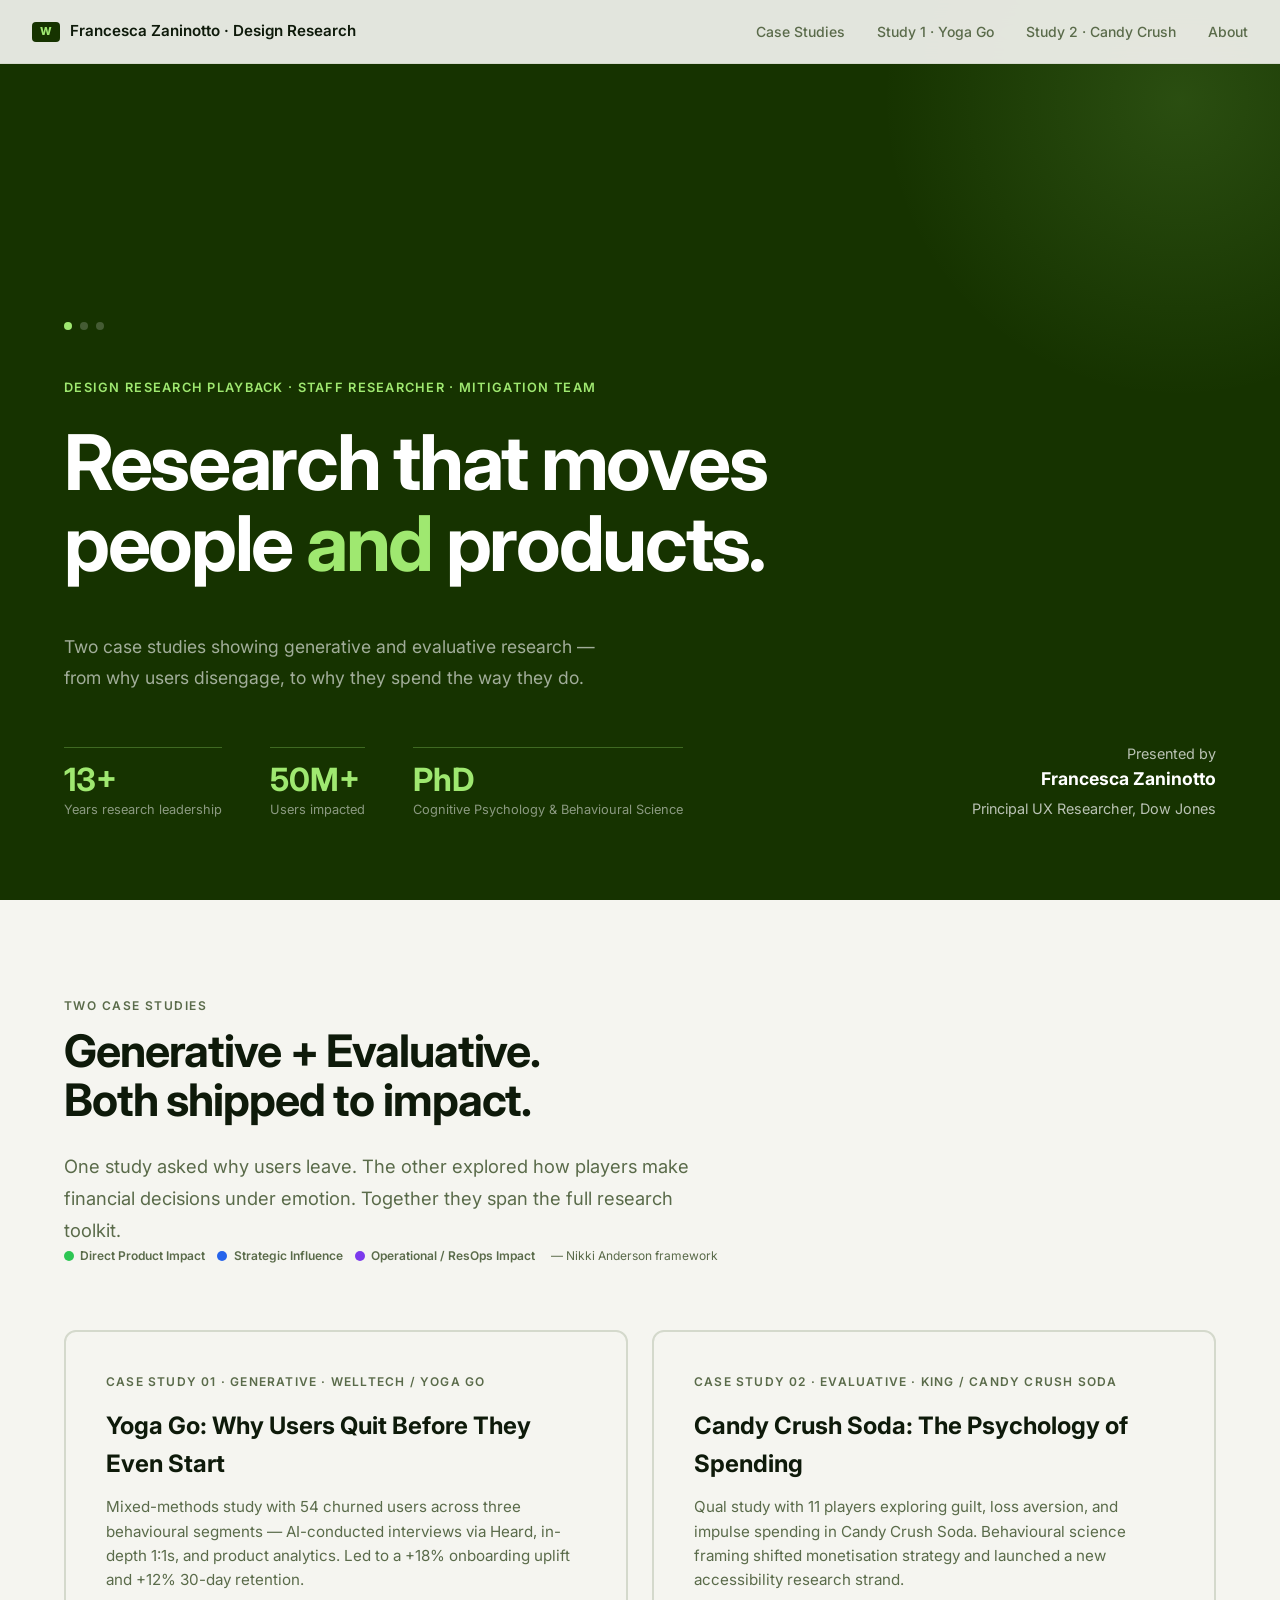
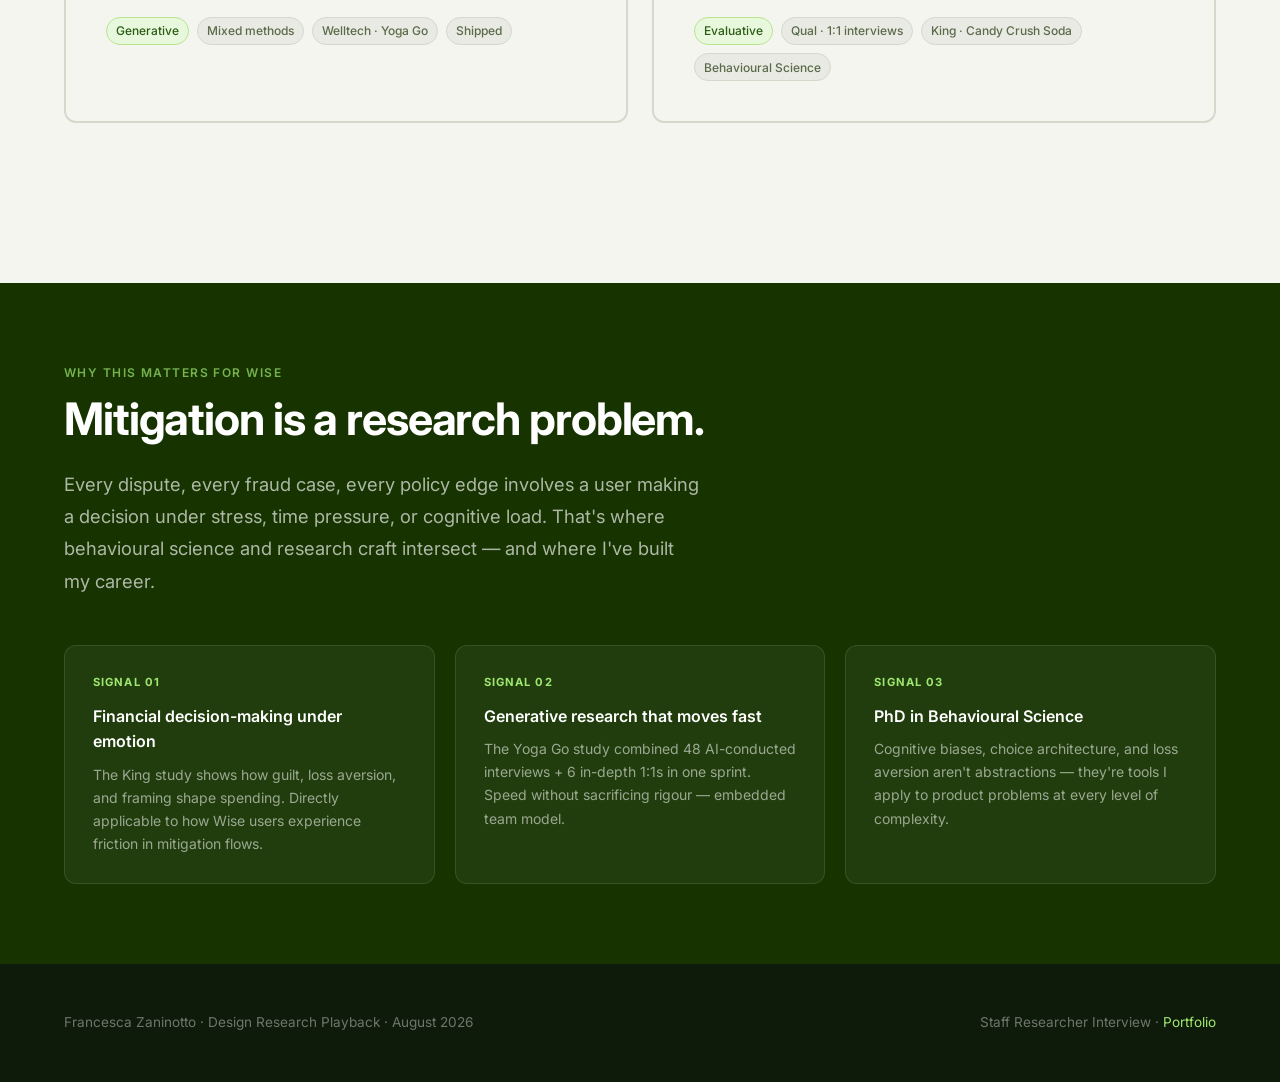
==== index.html @ d1f566b9 "Add About page with personal photos, update case study titles - New about.html: surfing, skating, ca" ====
<!DOCTYPE html>
<html lang="en">
<head>
  <meta charset="UTF-8" />
  <meta name="viewport" content="width=device-width, initial-scale=1.0" />
  <title>Francesca Zaninotto — Wise Design Research Playback</title>
  <link rel="preconnect" href="https://fonts.googleapis.com" />
  <link href="https://fonts.googleapis.com/css2?family=Inter:wght@300;400;500;600;700&display=swap" rel="stylesheet" />
  <style>
    :root {
      --wise-green: #9fe870;
      --wise-green-dark: #2dc653;
      --wise-navy: #163300;
      --wise-dark: #0e1a0a;
      --wise-mid: #1c2e12;
      --surface: #f5f5f0;
      --surface-2: #eaeae4;
      --text: #0e1a0a;
      --text-muted: #5a6b4a;
      --accent: #9fe870;
      --border: #d4d9cc;
      --radius: 12px;
    }

    *, *::before, *::after { box-sizing: border-box; margin: 0; padding: 0; }

    html { scroll-behavior: smooth; }

    body {
      font-family: 'Inter', system-ui, sans-serif;
      background: var(--surface);
      color: var(--text);
      line-height: 1.6;
      font-size: 16px;
    }

    /* NAV */
    nav {
      position: fixed; top: 0; left: 0; right: 0; z-index: 100;
      background: rgba(245, 245, 240, 0.92);
      backdrop-filter: blur(12px);
      border-bottom: 1px solid var(--border);
      padding: 0 2rem;
      height: 64px;
      display: flex; align-items: center; justify-content: space-between;
    }
    .nav-logo {
      display: flex; align-items: center; gap: 10px;
      font-weight: 600; font-size: 0.95rem; color: var(--text);
      text-decoration: none;
    }
    .wise-flag {
      width: 28px; height: 20px;
      background: var(--wise-navy);
      border-radius: 4px;
      display: flex; align-items: center; justify-content: center;
    }
    .wise-flag span {
      color: var(--wise-green);
      font-size: 11px; font-weight: 800; letter-spacing: -0.5px;
    }
    .nav-links {
      display: flex; gap: 2rem;
      list-style: none;
    }
    .nav-links a {
      text-decoration: none;
      color: var(--text-muted);
      font-size: 0.875rem; font-weight: 500;
      transition: color 0.2s;
    }
    .nav-links a:hover { color: var(--text); }

    /* HERO */
    .hero {
      min-height: 100vh;
      background: #163300;
      display: flex; flex-direction: column; justify-content: flex-end;
      padding: 0 4rem 5rem;
      position: relative; overflow: hidden;
    }
    .hero::before {
      content: '';
      position: absolute; top: -200px; right: -200px;
      width: 600px; height: 600px;
      background: radial-gradient(circle, rgba(159, 232, 112, 0.15) 0%, transparent 70%);
    }
    .hero-eyebrow {
      color: var(--wise-green);
      font-size: 0.8rem; font-weight: 600; letter-spacing: 0.1em;
      text-transform: uppercase; margin-bottom: 1.5rem;
    }
    .hero h1 {
      font-size: clamp(3rem, 6vw, 5.5rem);
      font-weight: 700; color: #fff;
      line-height: 1.05; letter-spacing: -0.03em;
      max-width: 900px; margin-bottom: 2rem;
    }
    .hero h1 em { color: var(--wise-green); font-style: normal; }
    .hero-meta {
      display: flex; gap: 3rem; align-items: flex-end;
      margin-top: 3rem;
    }
    .hero-stat {
      border-top: 1px solid rgba(159, 232, 112, 0.3);
      padding-top: 1rem;
    }
    .hero-stat-num {
      font-size: 2rem; font-weight: 700; color: var(--wise-green);
      line-height: 1;
    }
    .hero-stat-label {
      font-size: 0.8rem; color: rgba(255,255,255,0.5);
      margin-top: 0.25rem;
    }
    .hero-presenter {
      margin-left: auto;
      text-align: right;
    }
    .hero-presenter p { color: rgba(255,255,255,0.7); font-size: 0.9rem; }
    .hero-presenter strong { color: #fff; display: block; font-size: 1.1rem; }

    /* SECTION STRUCTURE */
    section { padding: 6rem 4rem; }
    section:not(.hero):nth-child(even) { background: var(--surface-2); }

    .section-label {
      font-size: 0.75rem; font-weight: 600; letter-spacing: 0.12em;
      text-transform: uppercase; color: var(--text-muted);
      margin-bottom: 0.75rem;
    }
    h2 {
      font-size: clamp(2rem, 3.5vw, 3rem);
      font-weight: 700; line-height: 1.1; letter-spacing: -0.025em;
      margin-bottom: 1.5rem;
    }
    .lead {
      font-size: 1.15rem; color: var(--text-muted);
      max-width: 640px; line-height: 1.75;
    }

    /* CASE STUDY SELECTOR */
    .cs-selector {
      display: grid; grid-template-columns: 1fr 1fr; gap: 1.5rem;
      margin: 4rem 0;
    }
    .cs-card {
      border: 2px solid var(--border);
      border-radius: var(--radius);
      padding: 2.5rem;
      cursor: pointer;
      text-decoration: none;
      color: var(--text);
      transition: border-color 0.2s, transform 0.2s, box-shadow 0.2s;
      display: block;
    }
    .cs-card:hover {
      border-color: var(--wise-green-dark);
      transform: translateY(-3px);
      box-shadow: 0 12px 32px rgba(0,0,0,0.1);
    }
    .cs-card-num {
      font-size: 0.75rem; font-weight: 600; letter-spacing: 0.1em;
      text-transform: uppercase; color: var(--text-muted);
      margin-bottom: 1rem;
    }
    .cs-card h3 { font-size: 1.5rem; font-weight: 700; margin-bottom: 0.75rem; }
    .cs-card .cs-sub { color: var(--text-muted); font-size: 0.95rem; margin-bottom: 1.5rem; }
    .cs-tags { display: flex; gap: 0.5rem; flex-wrap: wrap; }
    .tag {
      font-size: 0.75rem; font-weight: 500;
      padding: 0.3em 0.75em; border-radius: 999px;
      background: var(--surface-2); color: var(--text-muted);
      border: 1px solid var(--border);
    }
    .tag.green { background: #e8f8dc; color: #2a5c14; border-color: #b8e490; }

    /* CASE STUDY PAGES */
    .cs-hero {
      min-height: 60vh;
      padding: 10rem 4rem 5rem;
      position: relative; overflow: hidden;
    }
    .cs1-hero { background: linear-gradient(to bottom, rgba(22,51,0,0.78) 0%, rgba(22,51,0,0.96) 100%), url(images/yoga_1.jpg) center/cover no-repeat; }
    .cs2-hero { background: linear-gradient(to bottom, rgba(26,10,46,0.78) 0%, rgba(26,10,46,0.96) 100%), url(images/soda_95.jpg) center/cover no-repeat; }

    .cs-hero .section-label { color: rgba(159, 232, 112, 0.7); }
    .cs-hero h1 {
      font-size: clamp(2.5rem, 5vw, 4.5rem);
      color: #fff; font-weight: 700; line-height: 1.1;
      letter-spacing: -0.03em; max-width: 800px;
      margin-bottom: 1.5rem;
    }
    .cs-hero .lead { color: rgba(255,255,255,0.65); }
    .cs-hero .hero-chips {
      display: flex; gap: 0.75rem; margin-top: 2.5rem; flex-wrap: wrap;
    }
    .chip {
      background: rgba(159,232,112,0.15);
      color: var(--wise-green);
      border: 1px solid rgba(159,232,112,0.3);
      padding: 0.4em 1em; border-radius: 999px;
      font-size: 0.8rem; font-weight: 500;
    }

    /* CONTENT BLOCKS */
    .content-row {
      display: grid; grid-template-columns: 1fr 1fr; gap: 4rem;
      align-items: start;
    }
    .content-row.reverse { direction: rtl; }
    .content-row.reverse > * { direction: ltr; }

    .content-single { max-width: 760px; }

    /* STAT GRID */
    .stat-grid {
      display: grid; grid-template-columns: repeat(auto-fit, minmax(180px, 1fr));
      gap: 1.5rem; margin: 3rem 0;
    }
    .stat-box {
      background: var(--wise-navy);
      border-radius: var(--radius);
      padding: 2rem;
    }
    .stat-box .num {
      font-size: 2.5rem; font-weight: 700; color: var(--wise-green);
      line-height: 1; margin-bottom: 0.5rem;
    }
    .stat-box .label { color: rgba(255,255,255,0.6); font-size: 0.875rem; }

    /* QUOTE BLOCKS */
    .quote-grid {
      display: grid; grid-template-columns: repeat(auto-fit, minmax(280px, 1fr));
      gap: 1.5rem; margin: 2.5rem 0;
    }
    .quote-card {
      background: #fff;
      border-radius: var(--radius);
      padding: 1.75rem;
      border-left: 3px solid var(--wise-green-dark);
    }
    .quote-card blockquote {
      font-size: 1rem; line-height: 1.7; color: var(--text);
      font-style: italic; margin-bottom: 1rem;
    }
    .quote-card cite { font-size: 0.8rem; color: var(--text-muted); font-style: normal; }

    /* INSIGHT CARDS */
    .insight-grid {
      display: grid; grid-template-columns: repeat(auto-fit, minmax(240px, 1fr));
      gap: 1.25rem; margin: 2.5rem 0;
    }
    .insight-card {
      border: 1px solid var(--border);
      border-radius: var(--radius);
      padding: 1.75rem;
      background: #fff;
    }
    .insight-card .ic-icon {
      width: 36px; height: 36px;
      background: #e8f8dc; border-radius: 8px;
      display: flex; align-items: center; justify-content: center;
      font-size: 1.1rem; margin-bottom: 1rem;
    }
    .insight-card h4 { font-size: 1rem; font-weight: 600; margin-bottom: 0.5rem; }
    .insight-card p { font-size: 0.9rem; color: var(--text-muted); line-height: 1.65; }

    /* TIMELINE */
    .timeline { margin: 2.5rem 0; }
    .tl-item {
      display: grid; grid-template-columns: 120px 1fr;
      gap: 2rem; padding-bottom: 2.5rem;
      border-left: 1px solid var(--border);
      padding-left: 2rem; margin-left: 60px;
      position: relative;
    }
    .tl-item::before {
      content: '';
      position: absolute; left: -5px; top: 6px;
      width: 9px; height: 9px; border-radius: 50%;
      background: var(--wise-green-dark);
    }
    .tl-label {
      font-size: 0.8rem; font-weight: 600; color: var(--text-muted);
      padding-top: 2px;
    }
    .tl-content h4 { font-weight: 600; margin-bottom: 0.4rem; }
    .tl-content p { font-size: 0.9rem; color: var(--text-muted); }

    /* IMPACT BAR */
    .impact-list { margin: 2rem 0; }
    .impact-item {
      display: flex; align-items: center; gap: 1.5rem;
      padding: 1.25rem 0; border-bottom: 1px solid var(--border);
    }
    .impact-item:last-child { border-bottom: none; }
    .impact-metric {
      font-size: 1.75rem; font-weight: 700; color: var(--wise-green-dark);
      min-width: 80px; text-align: right;
    }
    .impact-text strong { display: block; font-size: 1rem; font-weight: 600; }
    .impact-text span { font-size: 0.875rem; color: var(--text-muted); }

    /* DARK BAND */
    .dark-band {
      background: var(--wise-navy);
      padding: 5rem 4rem;
      color: #fff;
    }
    .dark-band h2 { color: #fff; }
    .dark-band .lead { color: rgba(255,255,255,0.65); }
    .dark-band .section-label { color: rgba(159,232,112,0.7); }

    /* RECOMMENDATION CARDS */
    .rec-grid {
      display: grid; grid-template-columns: repeat(auto-fit, minmax(260px, 1fr));
      gap: 1.25rem; margin-top: 2.5rem;
    }
    .rec-card {
      background: rgba(255,255,255,0.05);
      border: 1px solid rgba(255,255,255,0.1);
      border-radius: var(--radius);
      padding: 1.75rem;
    }
    .rec-card .rc-num {
      font-size: 0.7rem; font-weight: 700; letter-spacing: 0.1em;
      text-transform: uppercase; color: var(--wise-green); margin-bottom: 0.75rem;
    }
    .rec-card h4 { font-size: 1rem; font-weight: 600; color: #fff; margin-bottom: 0.5rem; }
    .rec-card p { font-size: 0.875rem; color: rgba(255,255,255,0.55); line-height: 1.65; }

    /* METHODOLOGY */
    .method-row {
      display: grid; grid-template-columns: repeat(auto-fit, minmax(200px, 1fr));
      gap: 1rem; margin: 2rem 0;
    }
    .method-box {
      border: 1px solid var(--border);
      border-radius: var(--radius);
      padding: 1.5rem;
      background: #fff;
    }
    .method-box h5 { font-size: 0.8rem; font-weight: 700; letter-spacing: 0.05em; text-transform: uppercase; color: var(--text-muted); margin-bottom: 0.5rem; }
    .method-box p { font-size: 0.9rem; line-height: 1.6; }

    /* DIVIDER */
    .divider {
      height: 1px; background: var(--border);
      margin: 0 4rem;
    }

    /* BACK LINK */
    .back-btn {
      display: inline-flex; align-items: center; gap: 0.5rem;
      color: var(--wise-green); font-weight: 500; font-size: 0.875rem;
      text-decoration: none; margin-bottom: 2rem;
      transition: gap 0.2s;
    }
    .back-btn:hover { gap: 0.75rem; }

    /* FOOTER */
    footer {
      background: var(--wise-dark);
      color: rgba(255,255,255,0.4);
      padding: 3rem 4rem;
      font-size: 0.85rem;
      display: flex; justify-content: space-between; align-items: center;
    }
    footer a { color: var(--wise-green); text-decoration: none; }

    /* PILL BADGE */
    .pill-badge {
      display: inline-flex; align-items: center; gap: 0.5rem;
      background: var(--wise-green);
      color: var(--wise-navy);
      font-weight: 700; font-size: 0.75rem;
      padding: 0.3em 0.9em; border-radius: 999px;
      text-transform: uppercase; letter-spacing: 0.05em;
    }

    /* PROGRESS DOTS */
    .progress-track {
      display: flex; gap: 0.5rem; margin-bottom: 3rem;
    }
    .progress-dot {
      width: 8px; height: 8px; border-radius: 50%;
      background: rgba(255,255,255,0.2);
    }
    .progress-dot.active { background: var(--wise-green); }

    /* RESPONSIVE */
    @media (max-width: 768px) {
      section { padding: 4rem 1.5rem; }
      .hero { padding: 0 1.5rem 3rem; }
      .cs-hero { padding: 8rem 1.5rem 3rem; }
      .cs-selector { grid-template-columns: 1fr; }
      .content-row { grid-template-columns: 1fr; gap: 2rem; }
      .hero-meta { flex-direction: column; gap: 1.5rem; }
      nav { padding: 0 1.5rem; }
      .nav-links { display: none; }
      .dark-band { padding: 4rem 1.5rem; }
      footer { flex-direction: column; gap: 1rem; text-align: center; }
    }
  </style>
</head>
<body>

<!-- NAV -->
<nav>
  <a href="index.html" class="nav-logo">
    <div class="wise-flag"><span>W</span></div>
    Francesca Zaninotto · Design Research
  </a>
  <ul class="nav-links">
    <li><a href="#case-studies">Case Studies</a></li>
    <li><a href="case-study-1.html">Study 1 · Yoga Go</a></li>
    <li><a href="case-study-2.html">Study 2 · Candy Crush</a></li>
    <li><a href="about.html">About</a></li>
  </ul>
</nav>

<!-- HERO -->
<section class="hero">
  <div class="progress-track">
    <div class="progress-dot active"></div>
    <div class="progress-dot"></div>
    <div class="progress-dot"></div>
  </div>
  <p class="hero-eyebrow">Design Research Playback · Staff Researcher · Mitigation Team</p>
  <h1>Research that moves<br>people <em>and</em> products.</h1>
  <p style="color:rgba(255,255,255,0.6); font-size:1.1rem; max-width:560px; line-height:1.75; margin-top:1rem;">
    Two case studies showing generative and evaluative research — from why users disengage, to why they spend the way they do.
  </p>
  <div class="hero-meta">
    <div class="hero-stat">
      <div class="hero-stat-num">13+</div>
      <div class="hero-stat-label">Years research leadership</div>
    </div>
    <div class="hero-stat">
      <div class="hero-stat-num">50M+</div>
      <div class="hero-stat-label">Users impacted</div>
    </div>
    <div class="hero-stat">
      <div class="hero-stat-num">PhD</div>
      <div class="hero-stat-label">Cognitive Psychology & Behavioural Science</div>
    </div>
    <div class="hero-presenter">
      <p>Presented by</p>
      <strong>Francesca Zaninotto</strong>
      <p style="margin-top:0.25rem;">Principal UX Researcher, Dow Jones</p>
    </div>
  </div>
</section>

<!-- CASE STUDIES -->
<section id="case-studies">
  <p class="section-label">Two Case Studies</p>
  <h2>Generative + Evaluative.<br>Both shipped to impact.</h2>
  <p class="lead">One study asked why users leave. The other explored how players make financial decisions under emotion. Together they span the full research toolkit.</p>

  <div style="display:flex; gap:0.75rem; margin-bottom:2rem; flex-wrap:wrap;">
    <span style="font-size:0.75rem; font-weight:600; color:var(--text-muted); display:flex; align-items:center; gap:0.4rem;"><span style="width:10px; height:10px; border-radius:50%; background:var(--wise-green-dark); display:inline-block;"></span>Direct Product Impact</span>
    <span style="font-size:0.75rem; font-weight:600; color:var(--text-muted); display:flex; align-items:center; gap:0.4rem;"><span style="width:10px; height:10px; border-radius:50%; background:#2563eb; display:inline-block;"></span>Strategic Influence</span>
    <span style="font-size:0.75rem; font-weight:600; color:var(--text-muted); display:flex; align-items:center; gap:0.4rem;"><span style="width:10px; height:10px; border-radius:50%; background:#7c3aed; display:inline-block;"></span>Operational / ResOps Impact</span>
    <span style="font-size:0.75rem; color:var(--text-muted); margin-left:0.25rem;">— Nikki Anderson framework</span>
  </div>

  <div class="cs-selector">
    <a href="case-study-1.html" class="cs-card">
      <div class="cs-card-num">Case Study 01 · Generative · Welltech / Yoga Go</div>
      <h3>Yoga Go: Why Users Quit Before They Even Start</h3>
      <p class="cs-sub">Mixed-methods study with 54 churned users across three behavioural segments — AI-conducted interviews via Heard, in-depth 1:1s, and product analytics. Led to a +18% onboarding uplift and +12% 30-day retention.</p>
      <div class="cs-tags">
        <span class="tag green">Generative</span>
        <span class="tag">Mixed methods</span>
        <span class="tag">Welltech · Yoga Go</span>
        <span class="tag">Shipped</span>
      </div>
    </a>

    <a href="case-study-2.html" class="cs-card">
      <div class="cs-card-num">Case Study 02 · Evaluative · King / Candy Crush Soda</div>
      <h3>Candy Crush Soda: The Psychology of Spending</h3>
      <p class="cs-sub">Qual study with 11 players exploring guilt, loss aversion, and impulse spending in Candy Crush Soda. Behavioural science framing shifted monetisation strategy and launched a new accessibility research strand.</p>
      <div class="cs-tags">
        <span class="tag green">Evaluative</span>
        <span class="tag">Qual · 1:1 interviews</span>
        <span class="tag">King · Candy Crush Soda</span>
        <span class="tag">Behavioural Science</span>
      </div>
    </a>
  </div>
</section>

<!-- WHY ME -->
<div class="dark-band">
  <div style="max-width:1200px; margin:0 auto;">
    <p class="section-label">Why This Matters for Wise</p>
    <h2>Mitigation is a research problem.</h2>
    <p class="lead">Every dispute, every fraud case, every policy edge involves a user making a decision under stress, time pressure, or cognitive load. That's where behavioural science and research craft intersect — and where I've built my career.</p>
    <div class="rec-grid" style="margin-top:3rem;">
      <div class="rec-card">
        <div class="rc-num">Signal 01</div>
        <h4>Financial decision-making under emotion</h4>
        <p>The King study shows how guilt, loss aversion, and framing shape spending. Directly applicable to how Wise users experience friction in mitigation flows.</p>
      </div>
      <div class="rec-card">
        <div class="rc-num">Signal 02</div>
        <h4>Generative research that moves fast</h4>
        <p>The Yoga Go study combined 48 AI-conducted interviews + 6 in-depth 1:1s in one sprint. Speed without sacrificing rigour — embedded team model.</p>
      </div>
      <div class="rec-card">
        <div class="rc-num">Signal 03</div>
        <h4>PhD in Behavioural Science</h4>
        <p>Cognitive biases, choice architecture, and loss aversion aren't abstractions — they're tools I apply to product problems at every level of complexity.</p>
      </div>
    </div>
  </div>
</div>

<footer>
  <span>Francesca Zaninotto · Design Research Playback · August 2026</span>
  <span>Staff Researcher Interview · <a href="https://francesca-zaninotto.netlify.app/" target="_blank">Portfolio</a></span>
</footer>

</body>
</html>
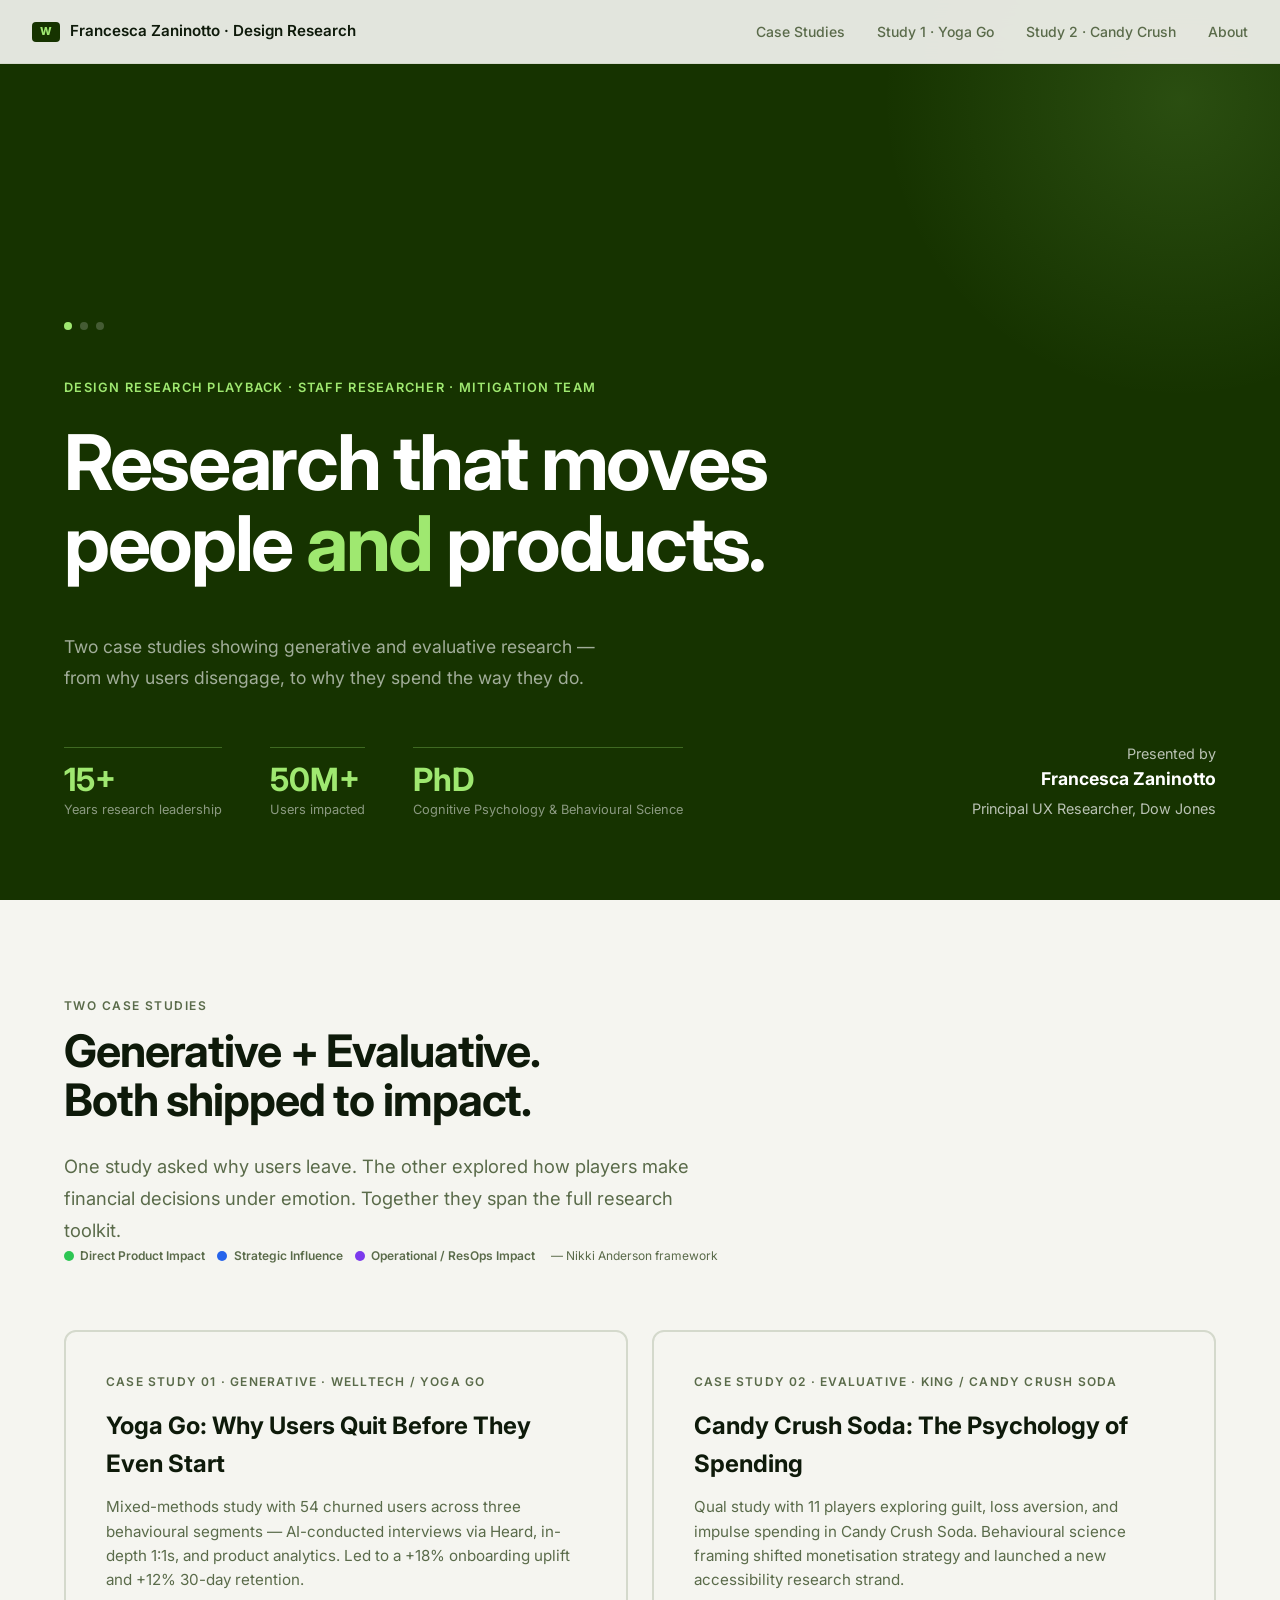
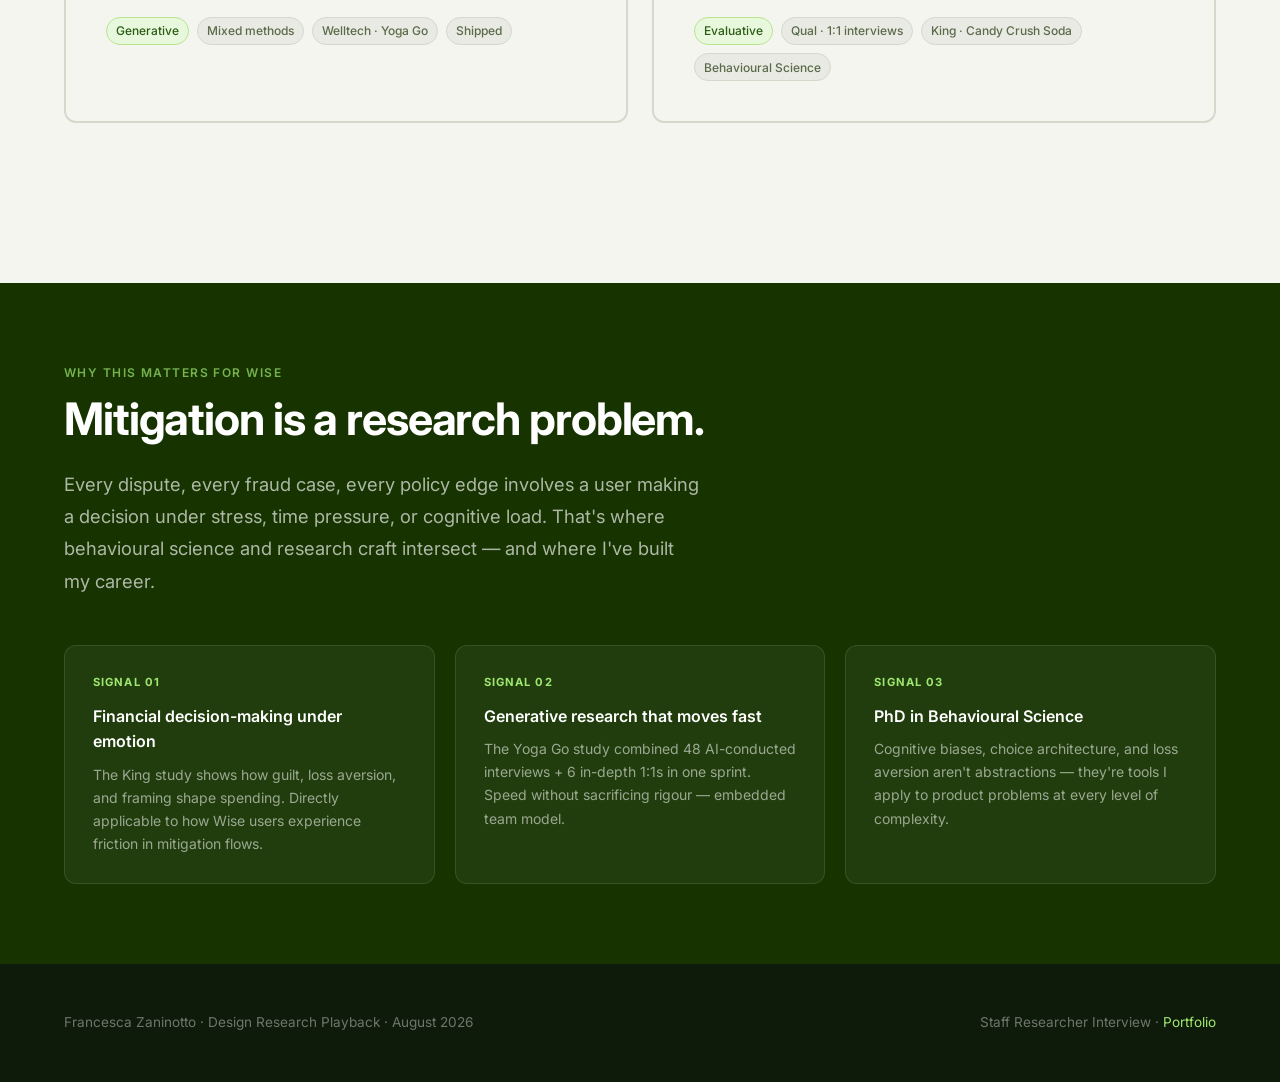
==== commit f6c15882: "Update years of experience to 15, add baby chicks origin story Co-Authored-By: Claude Sonnet 4.6 <no" ====
--- a/index.html
+++ b/index.html
@@ -434,7 +434,7 @@
   </p>
   <div class="hero-meta">
     <div class="hero-stat">
-      <div class="hero-stat-num">13+</div>
+      <div class="hero-stat-num">15+</div>
       <div class="hero-stat-label">Years research leadership</div>
     </div>
     <div class="hero-stat">
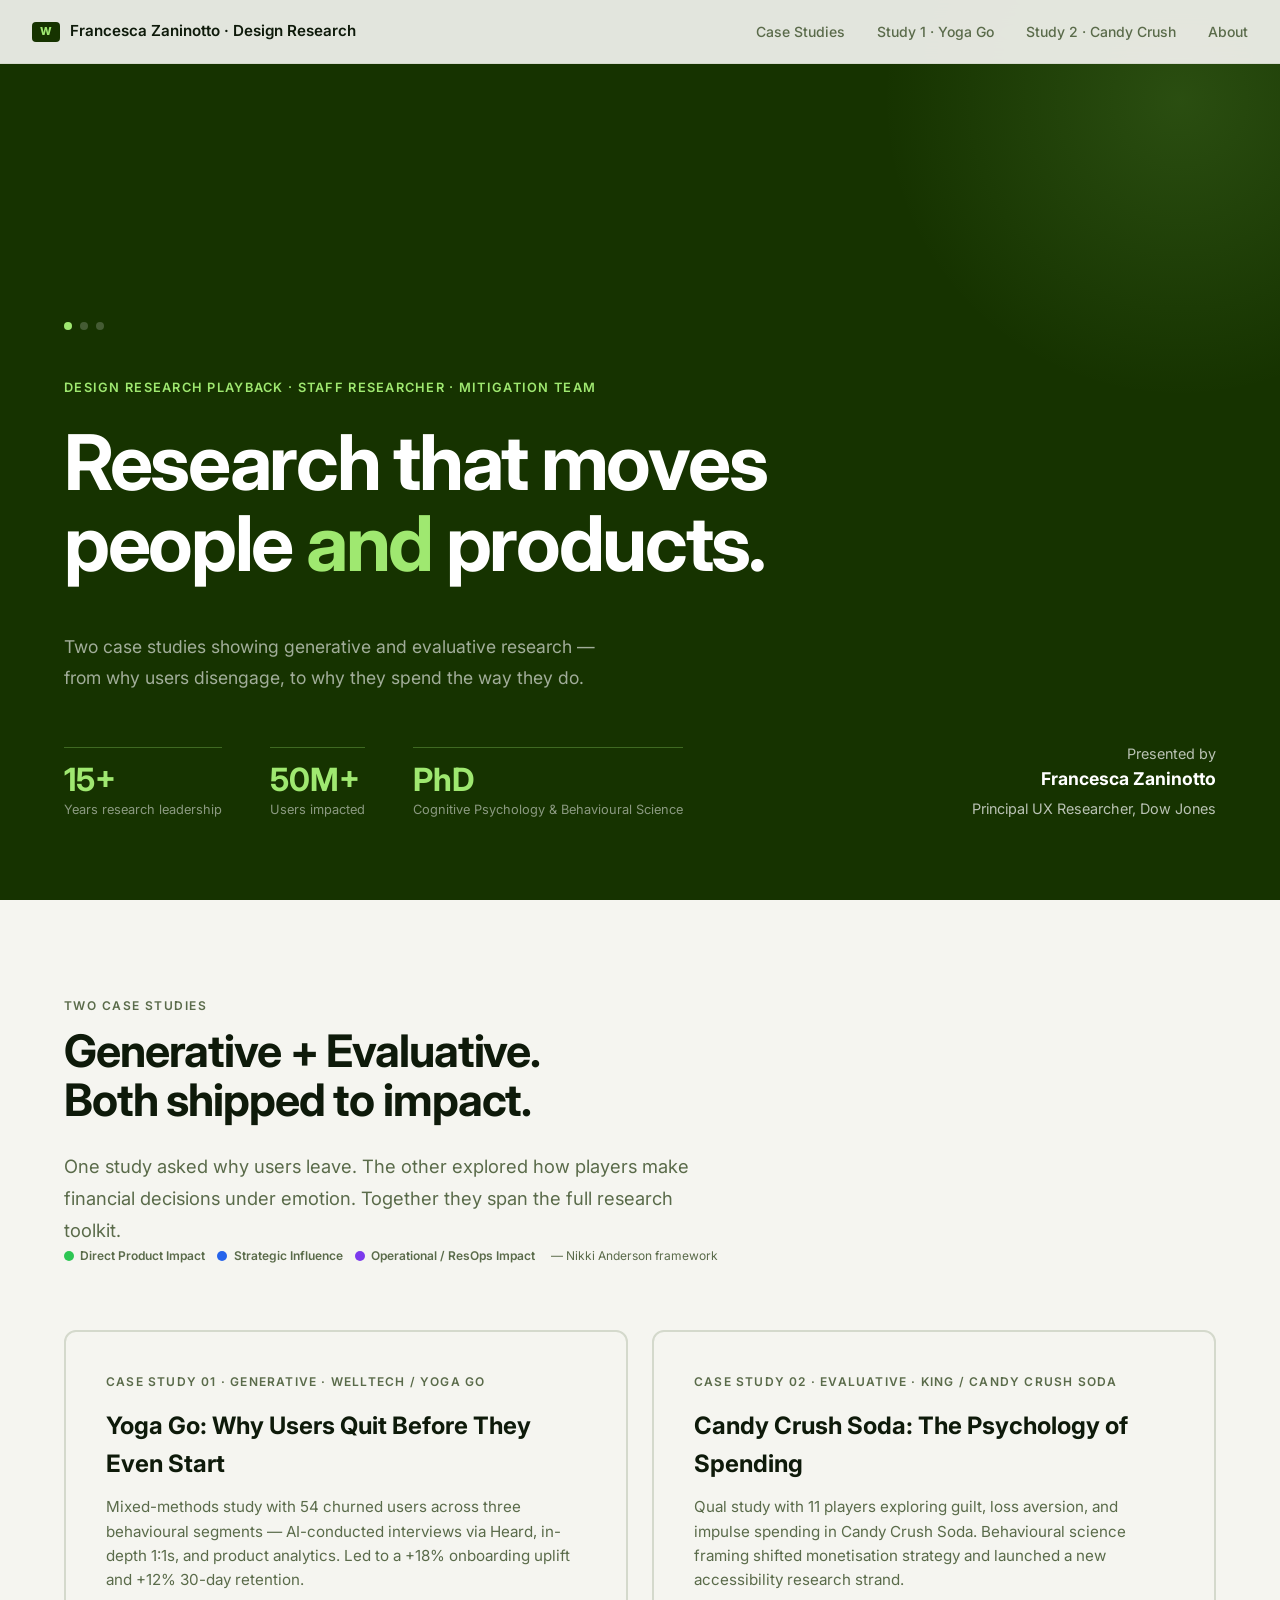
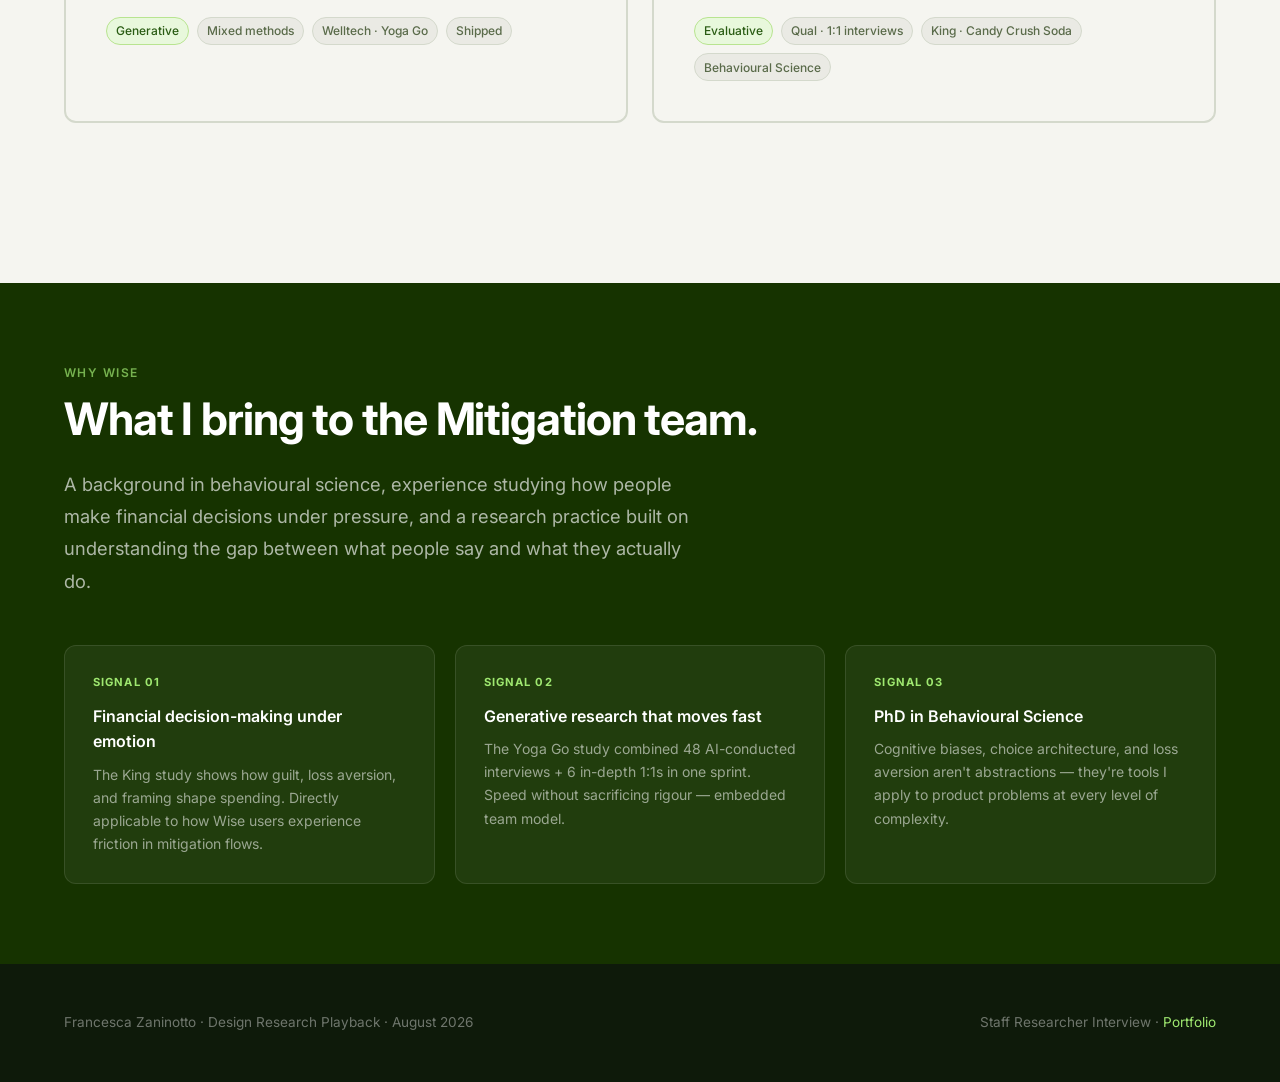
==== commit fc540df1: "Rewrite Why Wise section: remove dramatic assumptions, keep it factual Co-Authored-By: Claude Sonnet" ====
--- a/index.html
+++ b/index.html
@@ -496,9 +496,9 @@
 <!-- WHY ME -->
 <div class="dark-band">
   <div style="max-width:1200px; margin:0 auto;">
-    <p class="section-label">Why This Matters for Wise</p>
-    <h2>Mitigation is a research problem.</h2>
-    <p class="lead">Every dispute, every fraud case, every policy edge involves a user making a decision under stress, time pressure, or cognitive load. That's where behavioural science and research craft intersect — and where I've built my career.</p>
+    <p class="section-label">Why Wise</p>
+    <h2>What I bring to the Mitigation team.</h2>
+    <p class="lead">A background in behavioural science, experience studying how people make financial decisions under pressure, and a research practice built on understanding the gap between what people say and what they actually do.</p>
     <div class="rec-grid" style="margin-top:3rem;">
       <div class="rec-card">
         <div class="rc-num">Signal 01</div>
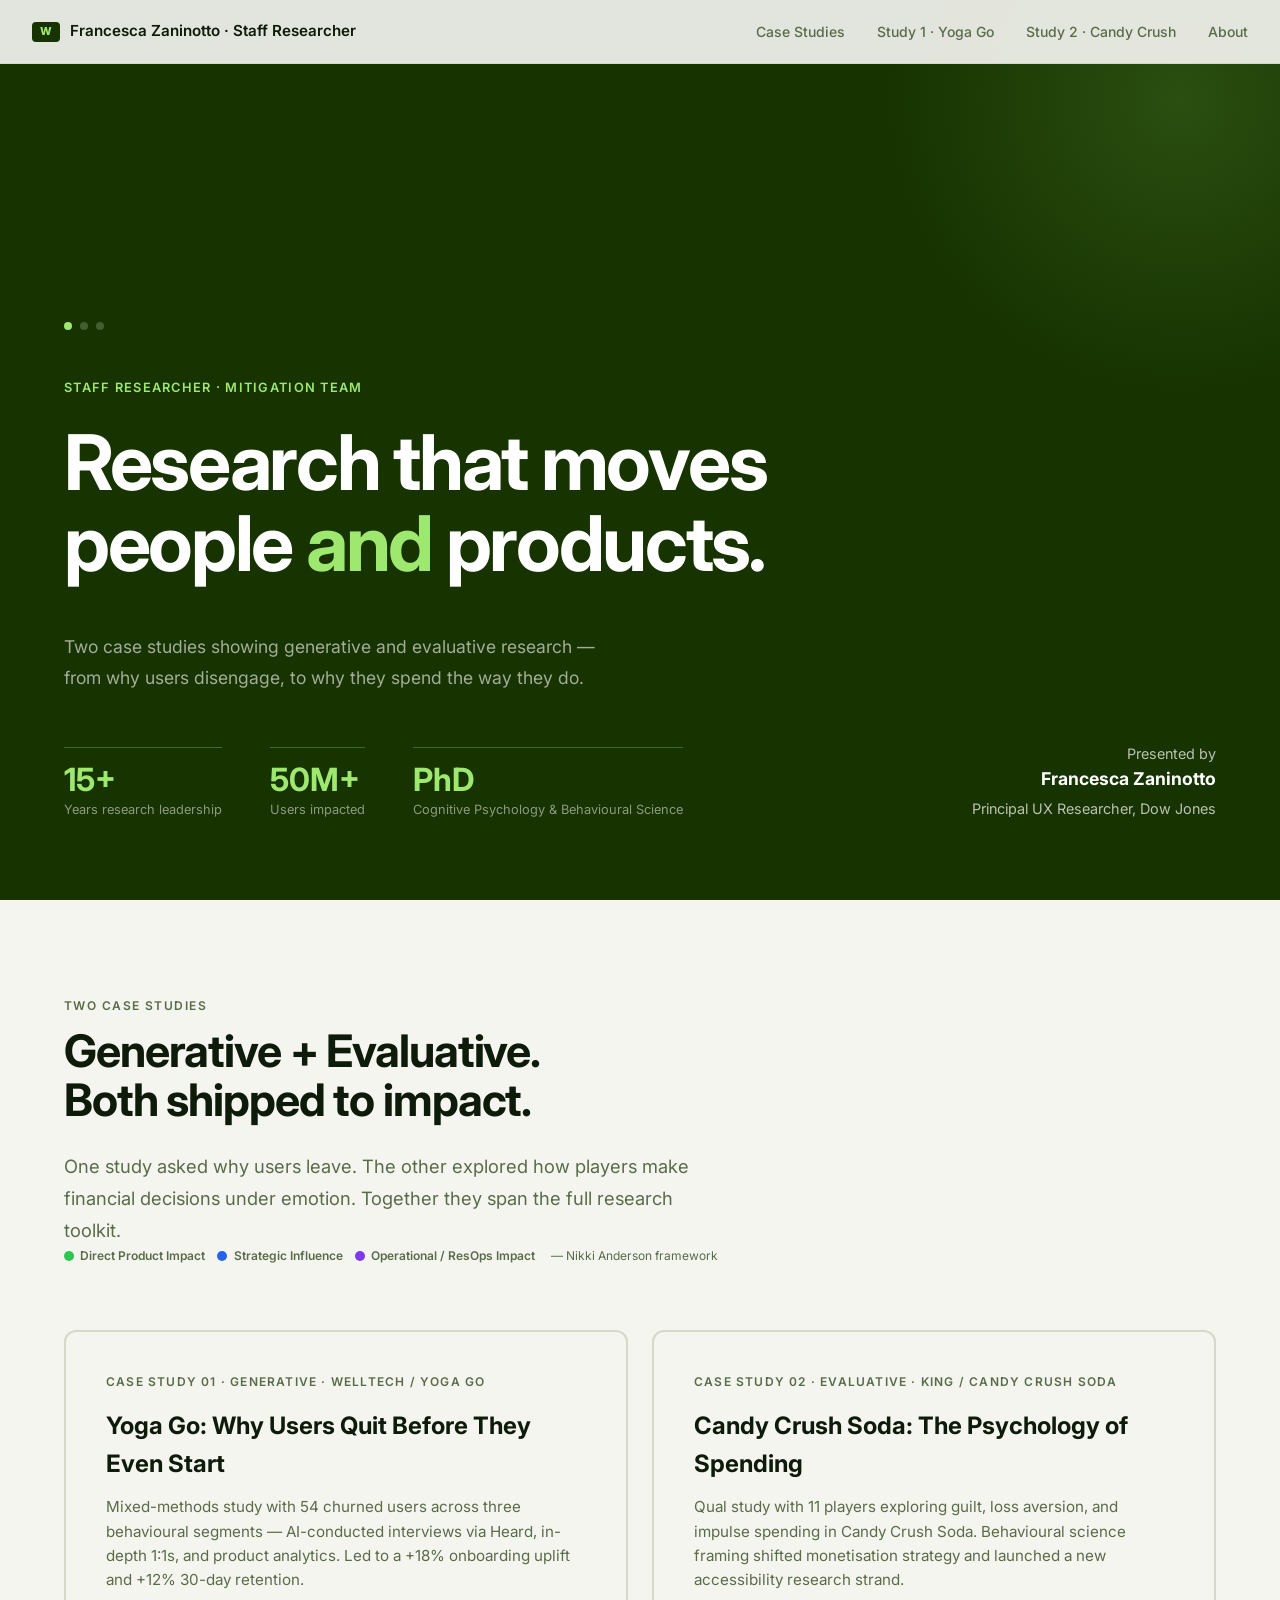
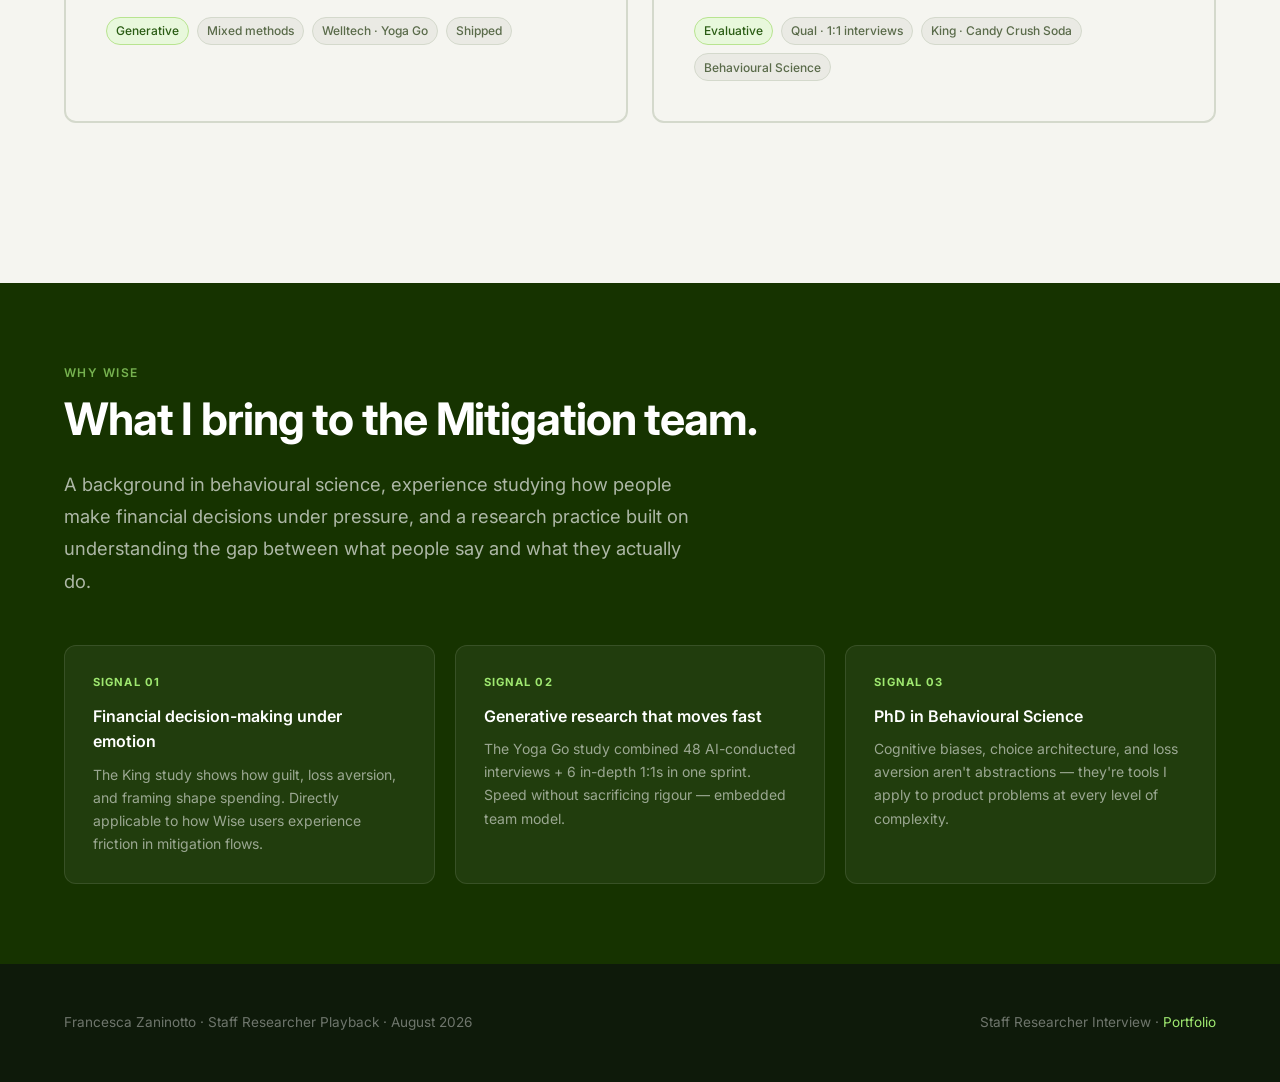
==== commit 9f46085b: "Remove Design Research title, fix segmentation order, reduce text, increase font sizes - Nav/footer:" ====
--- a/index.html
+++ b/index.html
@@ -410,7 +410,7 @@
 <nav>
   <a href="index.html" class="nav-logo">
     <div class="wise-flag"><span>W</span></div>
-    Francesca Zaninotto · Design Research
+    Francesca Zaninotto · Staff Researcher
   </a>
   <ul class="nav-links">
     <li><a href="#case-studies">Case Studies</a></li>
@@ -427,7 +427,7 @@
     <div class="progress-dot"></div>
     <div class="progress-dot"></div>
   </div>
-  <p class="hero-eyebrow">Design Research Playback · Staff Researcher · Mitigation Team</p>
+  <p class="hero-eyebrow">Staff Researcher · Mitigation Team</p>
   <h1>Research that moves<br>people <em>and</em> products.</h1>
   <p style="color:rgba(255,255,255,0.6); font-size:1.1rem; max-width:560px; line-height:1.75; margin-top:1rem;">
     Two case studies showing generative and evaluative research — from why users disengage, to why they spend the way they do.
@@ -520,7 +520,7 @@
 </div>
 
 <footer>
-  <span>Francesca Zaninotto · Design Research Playback · August 2026</span>
+  <span>Francesca Zaninotto · Staff Researcher Playback · August 2026</span>
   <span>Staff Researcher Interview · <a href="https://francesca-zaninotto.netlify.app/" target="_blank">Portfolio</a></span>
 </footer>
 
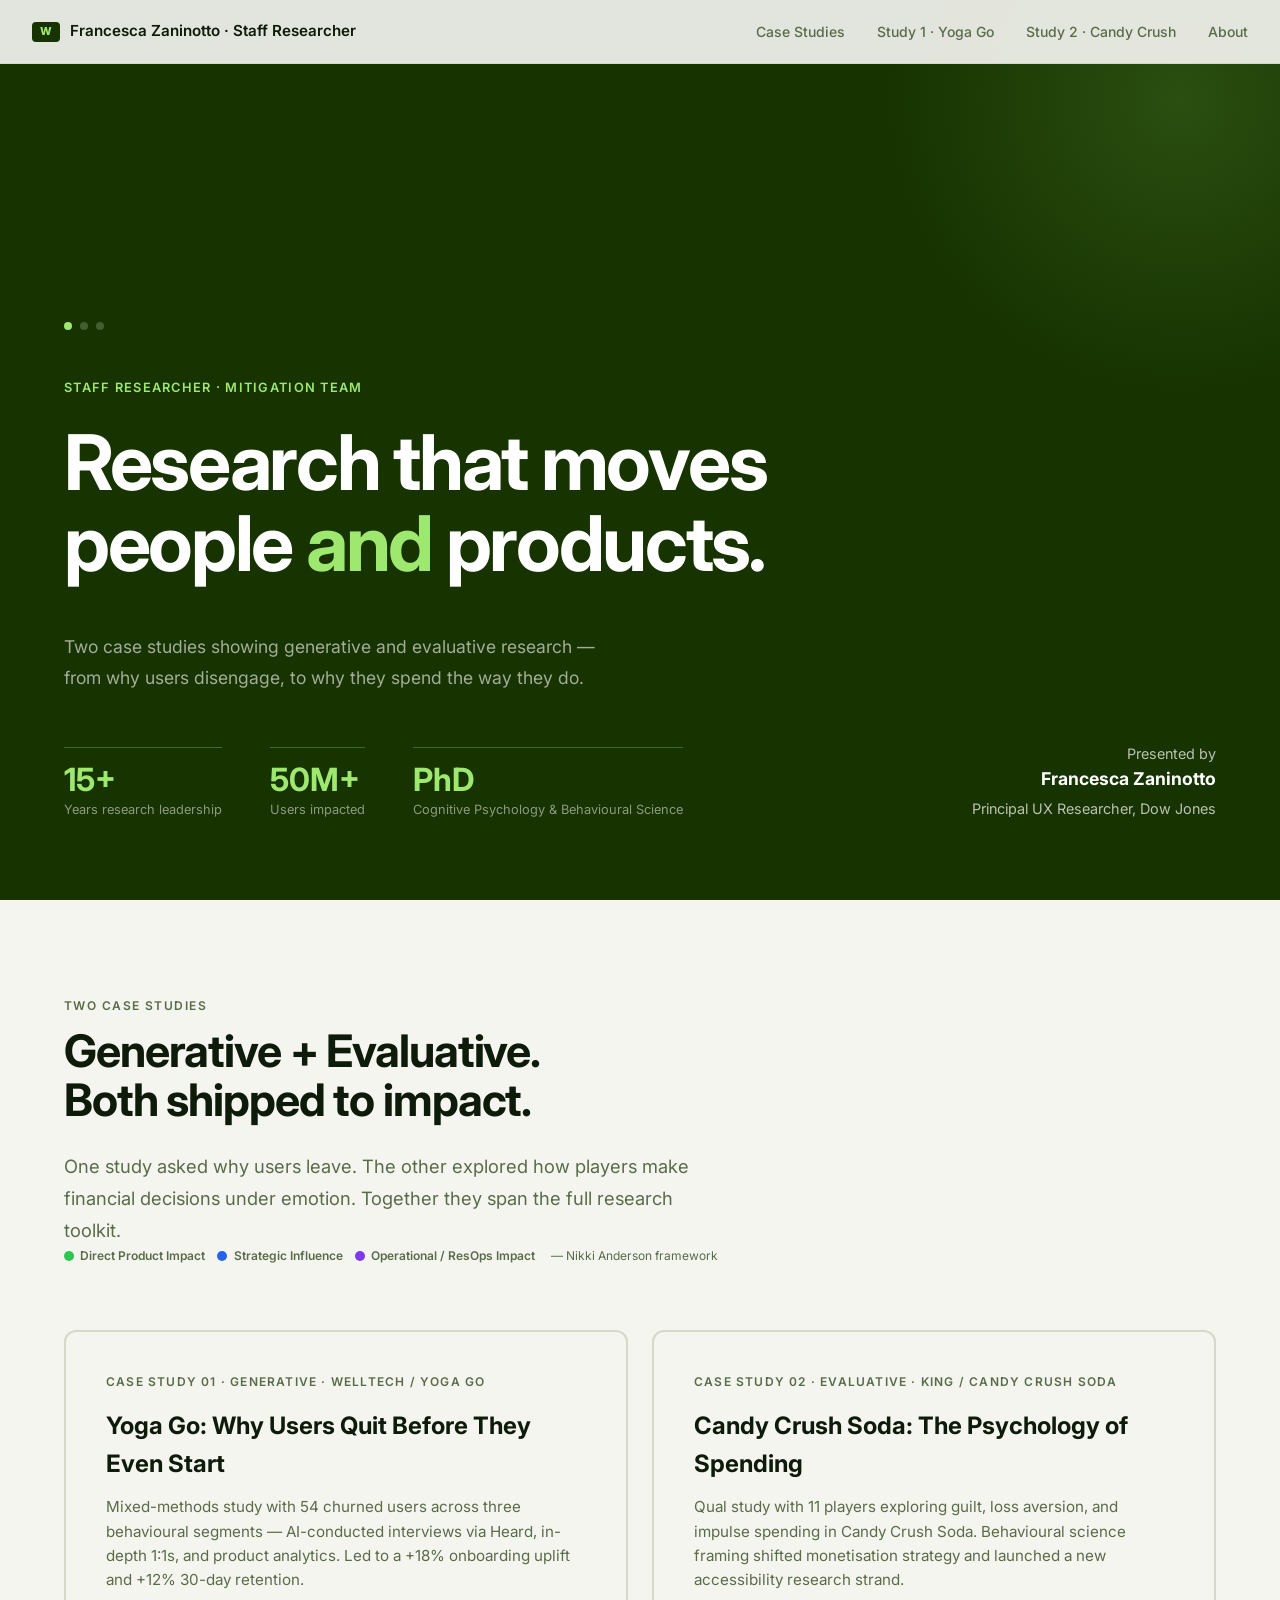
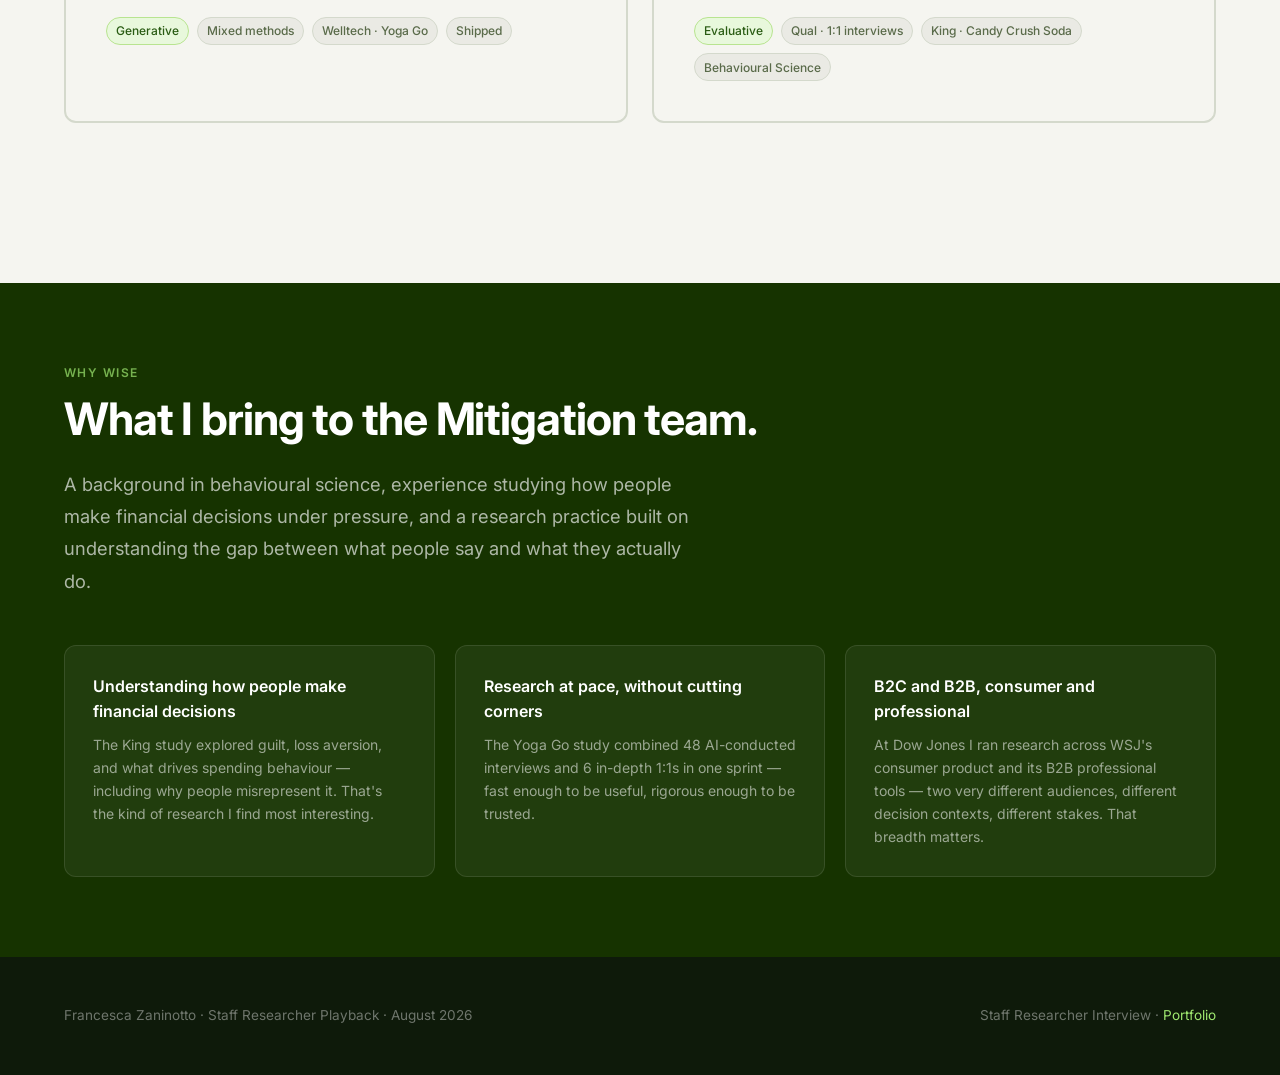
==== commit a3890c5f: "Rewrite homepage Why Wise cards: remove Signal labels, PhD card, Wise assumptions - Remove 'Signal 0" ====
--- a/index.html
+++ b/index.html
@@ -501,19 +501,16 @@
     <p class="lead">A background in behavioural science, experience studying how people make financial decisions under pressure, and a research practice built on understanding the gap between what people say and what they actually do.</p>
     <div class="rec-grid" style="margin-top:3rem;">
       <div class="rec-card">
-        <div class="rc-num">Signal 01</div>
-        <h4>Financial decision-making under emotion</h4>
-        <p>The King study shows how guilt, loss aversion, and framing shape spending. Directly applicable to how Wise users experience friction in mitigation flows.</p>
+        <h4>Understanding how people make financial decisions</h4>
+        <p>The King study explored guilt, loss aversion, and what drives spending behaviour — including why people misrepresent it. That's the kind of research I find most interesting.</p>
       </div>
       <div class="rec-card">
-        <div class="rc-num">Signal 02</div>
-        <h4>Generative research that moves fast</h4>
-        <p>The Yoga Go study combined 48 AI-conducted interviews + 6 in-depth 1:1s in one sprint. Speed without sacrificing rigour — embedded team model.</p>
+        <h4>Research at pace, without cutting corners</h4>
+        <p>The Yoga Go study combined 48 AI-conducted interviews and 6 in-depth 1:1s in one sprint — fast enough to be useful, rigorous enough to be trusted.</p>
       </div>
       <div class="rec-card">
-        <div class="rc-num">Signal 03</div>
-        <h4>PhD in Behavioural Science</h4>
-        <p>Cognitive biases, choice architecture, and loss aversion aren't abstractions — they're tools I apply to product problems at every level of complexity.</p>
+        <h4>B2C and B2B, consumer and professional</h4>
+        <p>At Dow Jones I ran research across WSJ's consumer product and its B2B professional tools — two very different audiences, different decision contexts, different stakes. That breadth matters.</p>
       </div>
     </div>
   </div>
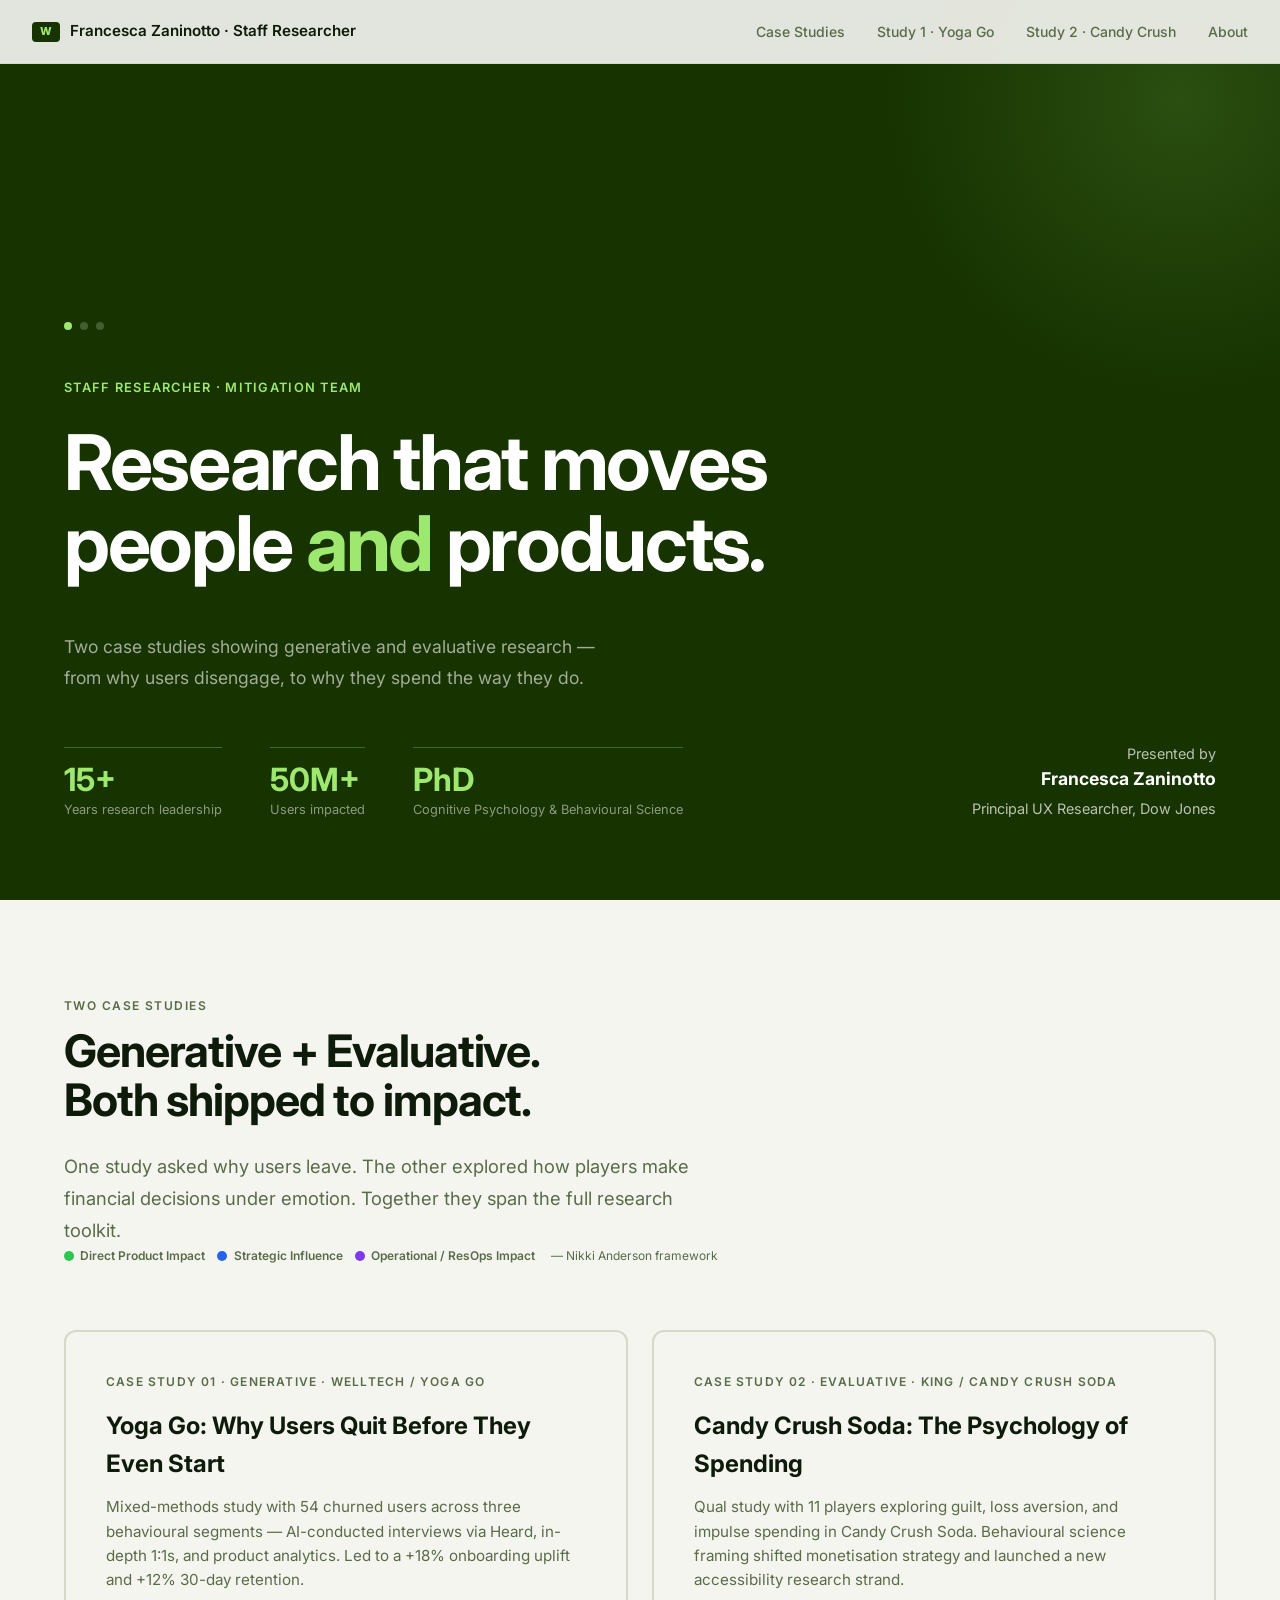
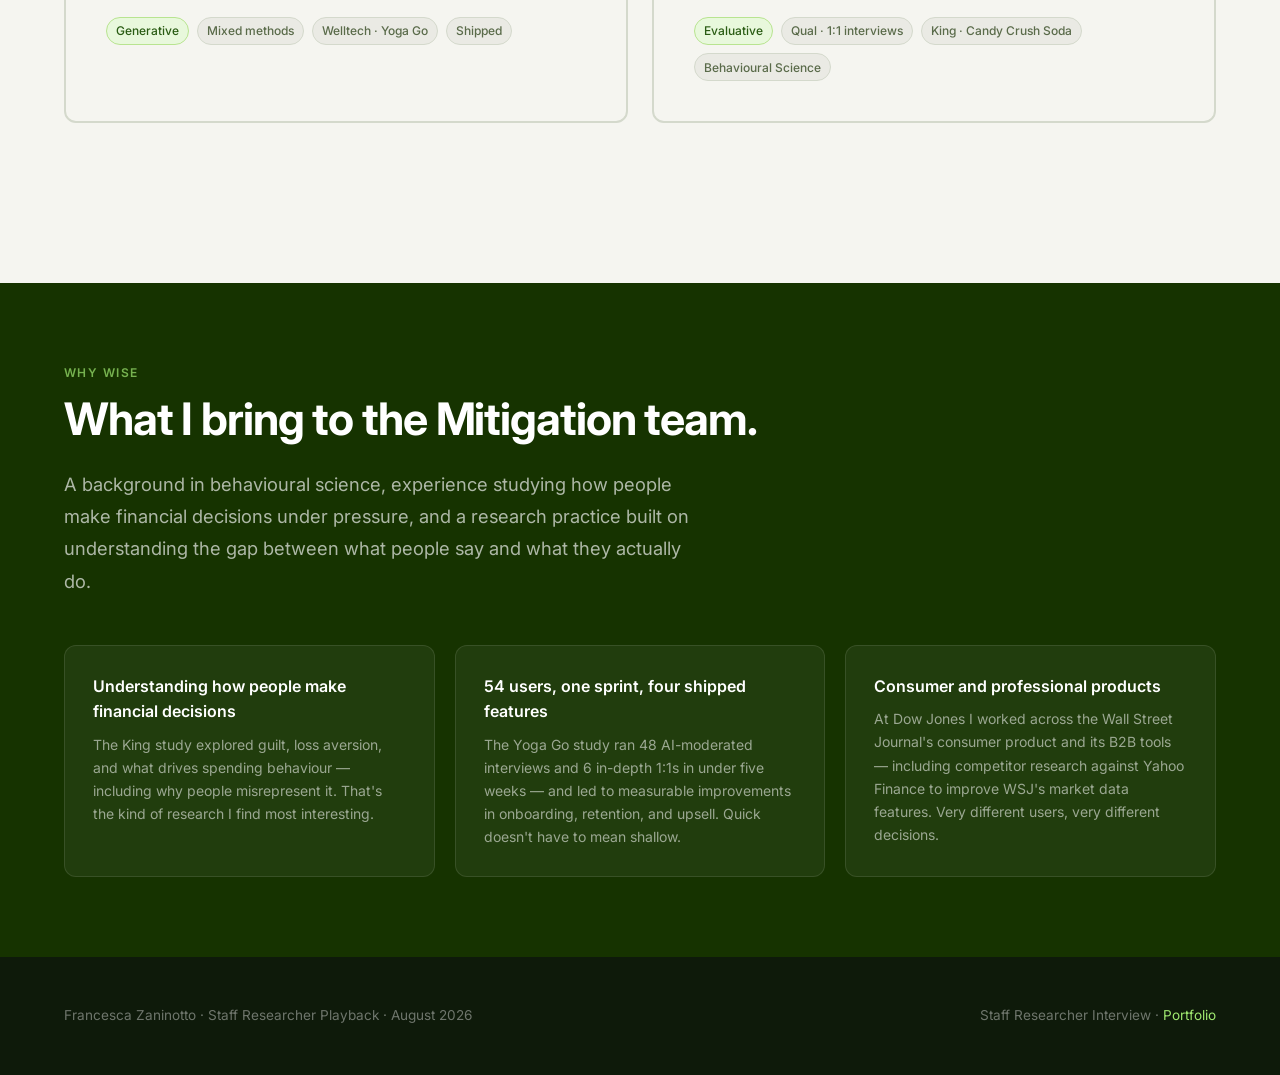
==== commit 42180bce: "Rewrite homepage cards: more concrete, impact-focused, less AI tone Co-Authored-By: Claude Sonnet 4." ====
--- a/index.html
+++ b/index.html
@@ -505,12 +505,12 @@
         <p>The King study explored guilt, loss aversion, and what drives spending behaviour — including why people misrepresent it. That's the kind of research I find most interesting.</p>
       </div>
       <div class="rec-card">
-        <h4>Research at pace, without cutting corners</h4>
-        <p>The Yoga Go study combined 48 AI-conducted interviews and 6 in-depth 1:1s in one sprint — fast enough to be useful, rigorous enough to be trusted.</p>
+        <h4>54 users, one sprint, four shipped features</h4>
+        <p>The Yoga Go study ran 48 AI-moderated interviews and 6 in-depth 1:1s in under five weeks — and led to measurable improvements in onboarding, retention, and upsell. Quick doesn't have to mean shallow.</p>
       </div>
       <div class="rec-card">
-        <h4>B2C and B2B, consumer and professional</h4>
-        <p>At Dow Jones I ran research across WSJ's consumer product and its B2B professional tools — two very different audiences, different decision contexts, different stakes. That breadth matters.</p>
+        <h4>Consumer and professional products</h4>
+        <p>At Dow Jones I worked across the Wall Street Journal's consumer product and its B2B tools — including competitor research against Yahoo Finance to improve WSJ's market data features. Very different users, very different decisions.</p>
       </div>
     </div>
   </div>
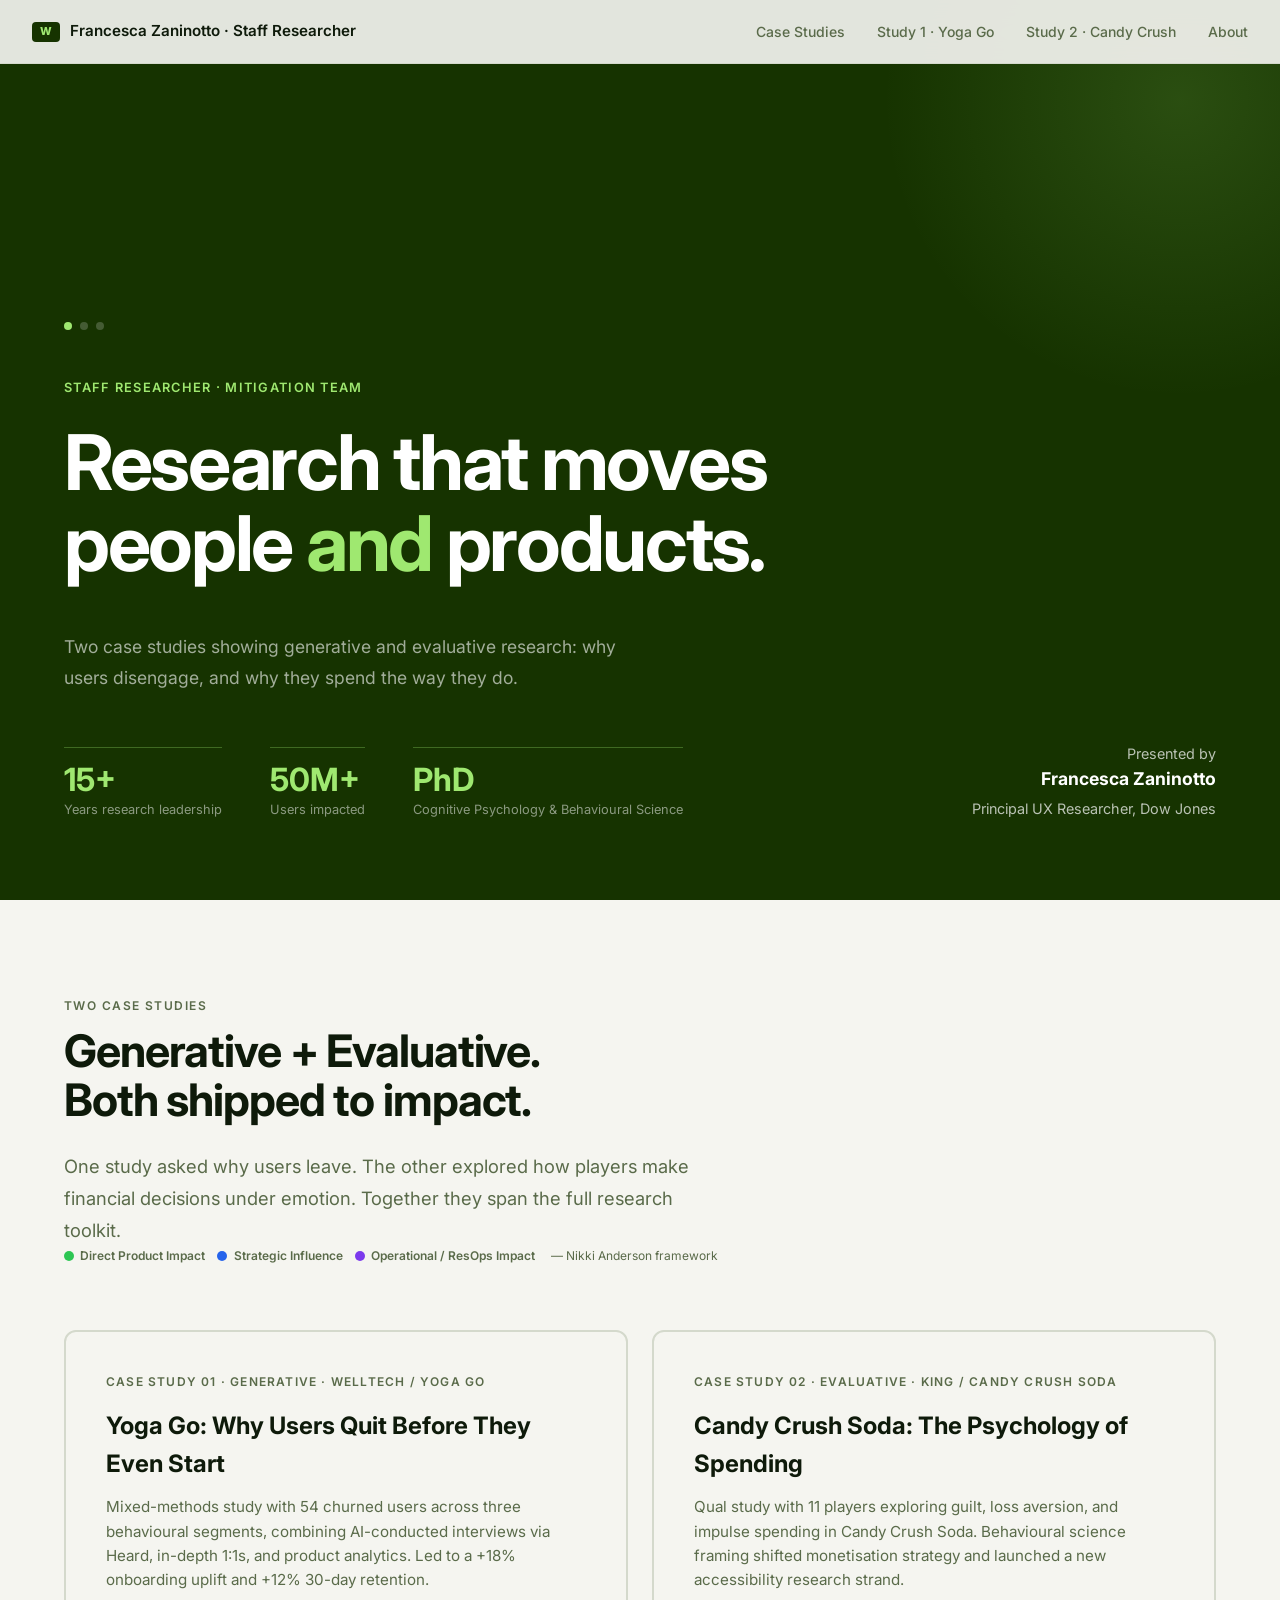
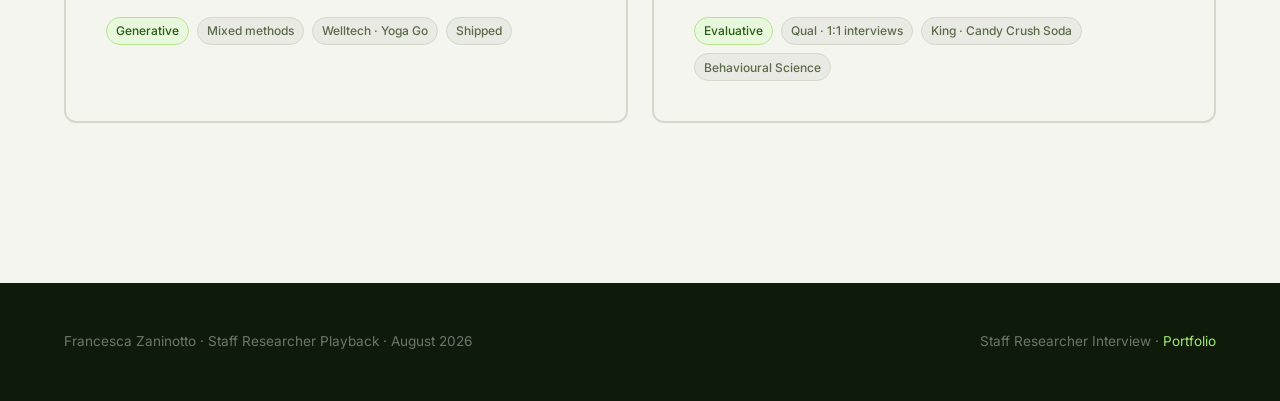
==== commit f92bac1c: "Update all site content for Wise interview playback Co-Authored-By: Claude Sonnet 4.6 <noreply@anthr" ====
--- a/index.html
+++ b/index.html
@@ -430,7 +430,7 @@
   <p class="hero-eyebrow">Staff Researcher · Mitigation Team</p>
   <h1>Research that moves<br>people <em>and</em> products.</h1>
   <p style="color:rgba(255,255,255,0.6); font-size:1.1rem; max-width:560px; line-height:1.75; margin-top:1rem;">
-    Two case studies showing generative and evaluative research — from why users disengage, to why they spend the way they do.
+    Two case studies showing generative and evaluative research: why users disengage, and why they spend the way they do.
   </p>
   <div class="hero-meta">
     <div class="hero-stat">
@@ -470,7 +470,7 @@
     <a href="case-study-1.html" class="cs-card">
       <div class="cs-card-num">Case Study 01 · Generative · Welltech / Yoga Go</div>
       <h3>Yoga Go: Why Users Quit Before They Even Start</h3>
-      <p class="cs-sub">Mixed-methods study with 54 churned users across three behavioural segments — AI-conducted interviews via Heard, in-depth 1:1s, and product analytics. Led to a +18% onboarding uplift and +12% 30-day retention.</p>
+      <p class="cs-sub">Mixed-methods study with 54 churned users across three behavioural segments, combining AI-conducted interviews via Heard, in-depth 1:1s, and product analytics. Led to a +18% onboarding uplift and +12% 30-day retention.</p>
       <div class="cs-tags">
         <span class="tag green">Generative</span>
         <span class="tag">Mixed methods</span>
@@ -493,28 +493,6 @@
   </div>
 </section>
 
-<!-- WHY ME -->
-<div class="dark-band">
-  <div style="max-width:1200px; margin:0 auto;">
-    <p class="section-label">Why Wise</p>
-    <h2>What I bring to the Mitigation team.</h2>
-    <p class="lead">A background in behavioural science, experience studying how people make financial decisions under pressure, and a research practice built on understanding the gap between what people say and what they actually do.</p>
-    <div class="rec-grid" style="margin-top:3rem;">
-      <div class="rec-card">
-        <h4>Understanding how people make financial decisions</h4>
-        <p>The King study explored guilt, loss aversion, and what drives spending behaviour — including why people misrepresent it. That's the kind of research I find most interesting.</p>
-      </div>
-      <div class="rec-card">
-        <h4>54 users, one sprint, four shipped features</h4>
-        <p>The Yoga Go study ran 48 AI-moderated interviews and 6 in-depth 1:1s in under five weeks — and led to measurable improvements in onboarding, retention, and upsell. Quick doesn't have to mean shallow.</p>
-      </div>
-      <div class="rec-card">
-        <h4>Consumer and professional products</h4>
-        <p>At Dow Jones I worked across the Wall Street Journal's consumer product and its B2B tools — including competitor research against Yahoo Finance to improve WSJ's market data features. Very different users, very different decisions.</p>
-      </div>
-    </div>
-  </div>
-</div>
 
 <footer>
   <span>Francesca Zaninotto · Staff Researcher Playback · August 2026</span>
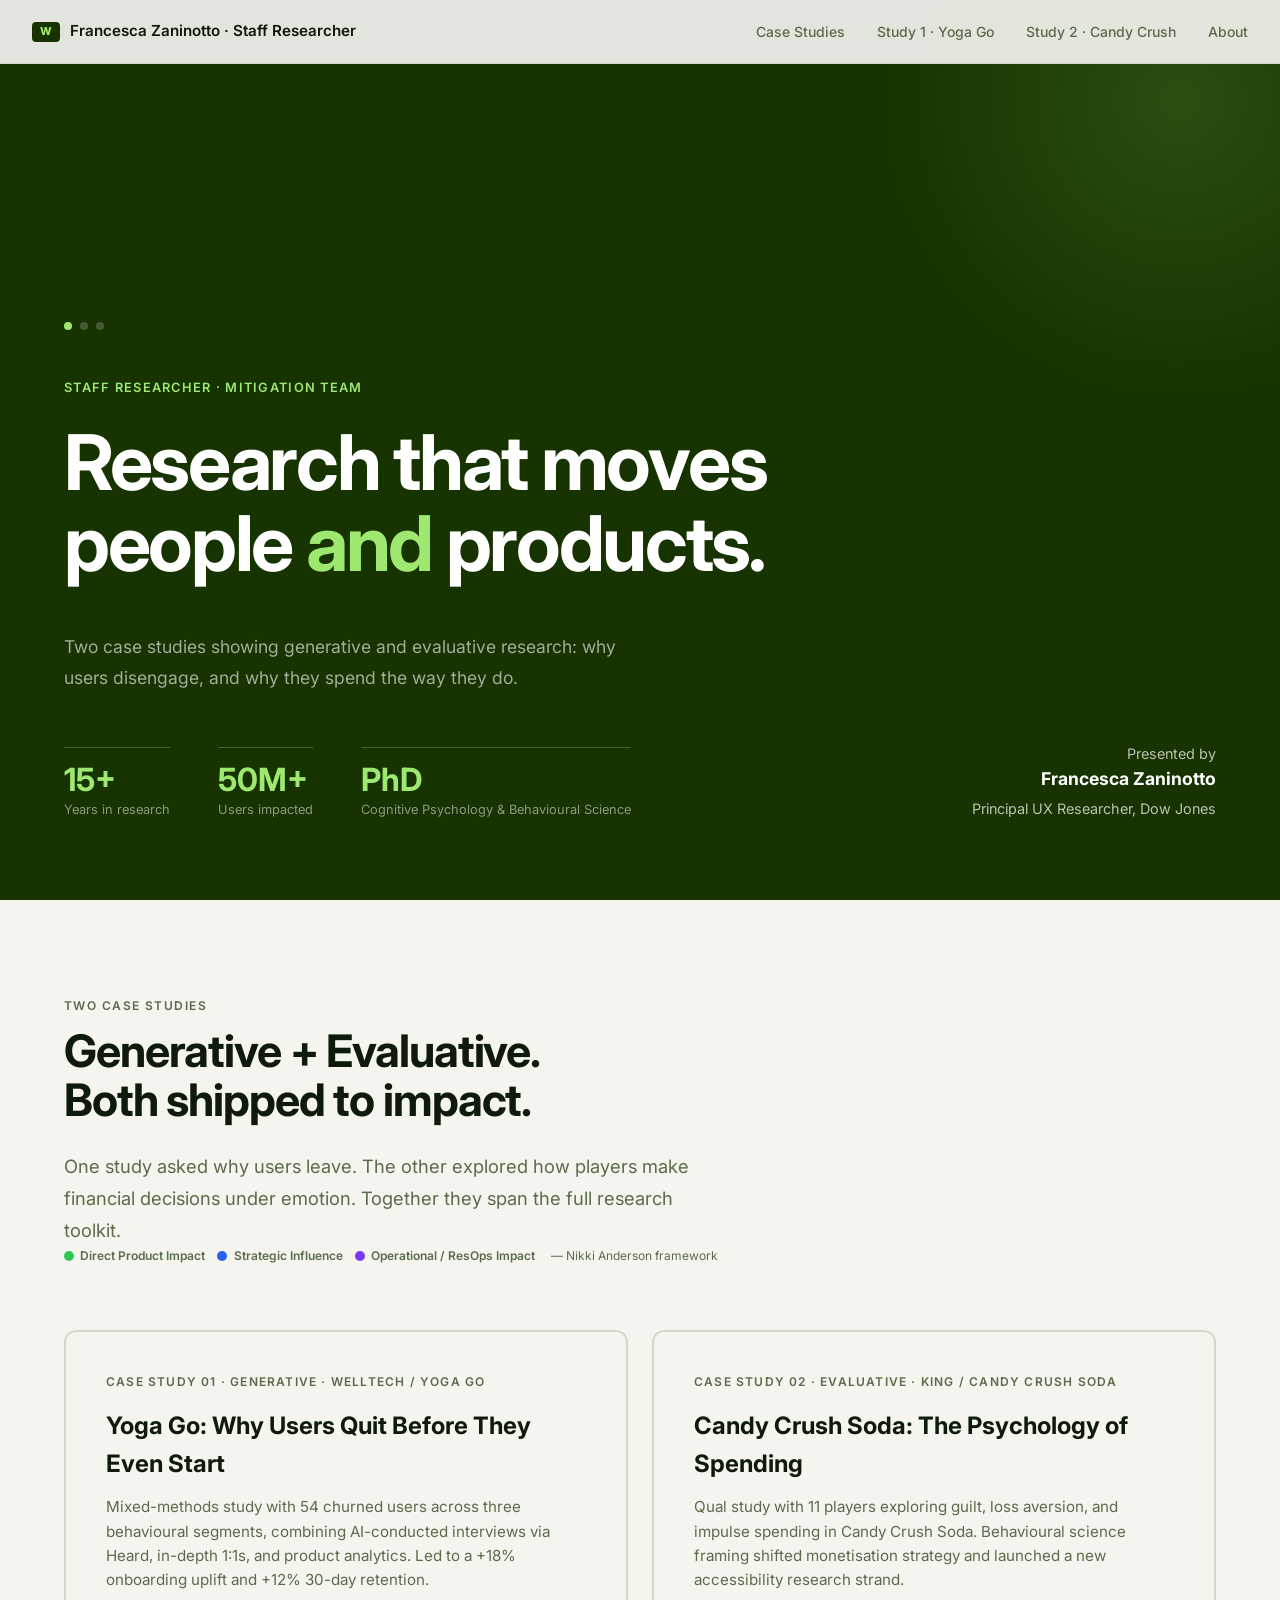
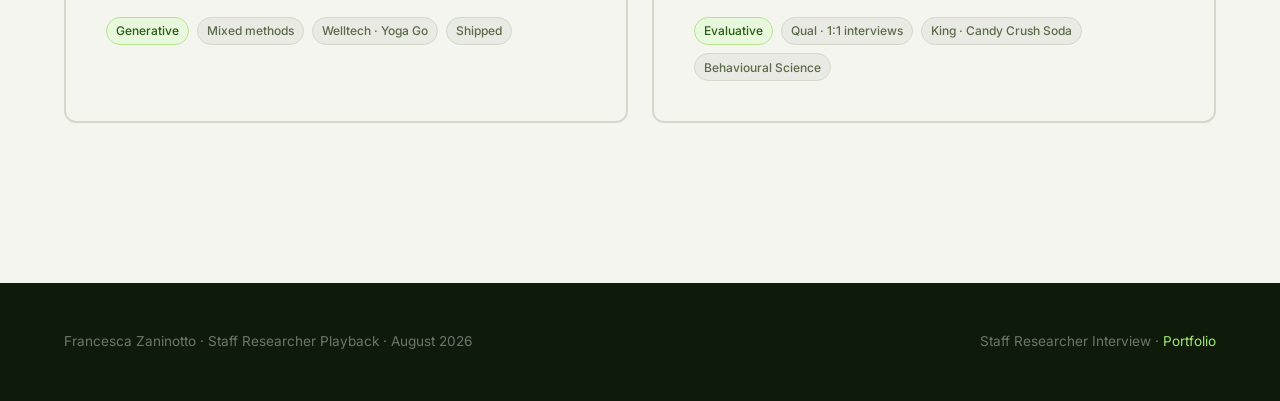
==== commit 6bb49b17: "Change hero stat label to 'Years in research'" ====
--- a/index.html
+++ b/index.html
@@ -435,7 +435,7 @@
   <div class="hero-meta">
     <div class="hero-stat">
       <div class="hero-stat-num">15+</div>
-      <div class="hero-stat-label">Years research leadership</div>
+      <div class="hero-stat-label">Years in research</div>
     </div>
     <div class="hero-stat">
       <div class="hero-stat-num">50M+</div>
